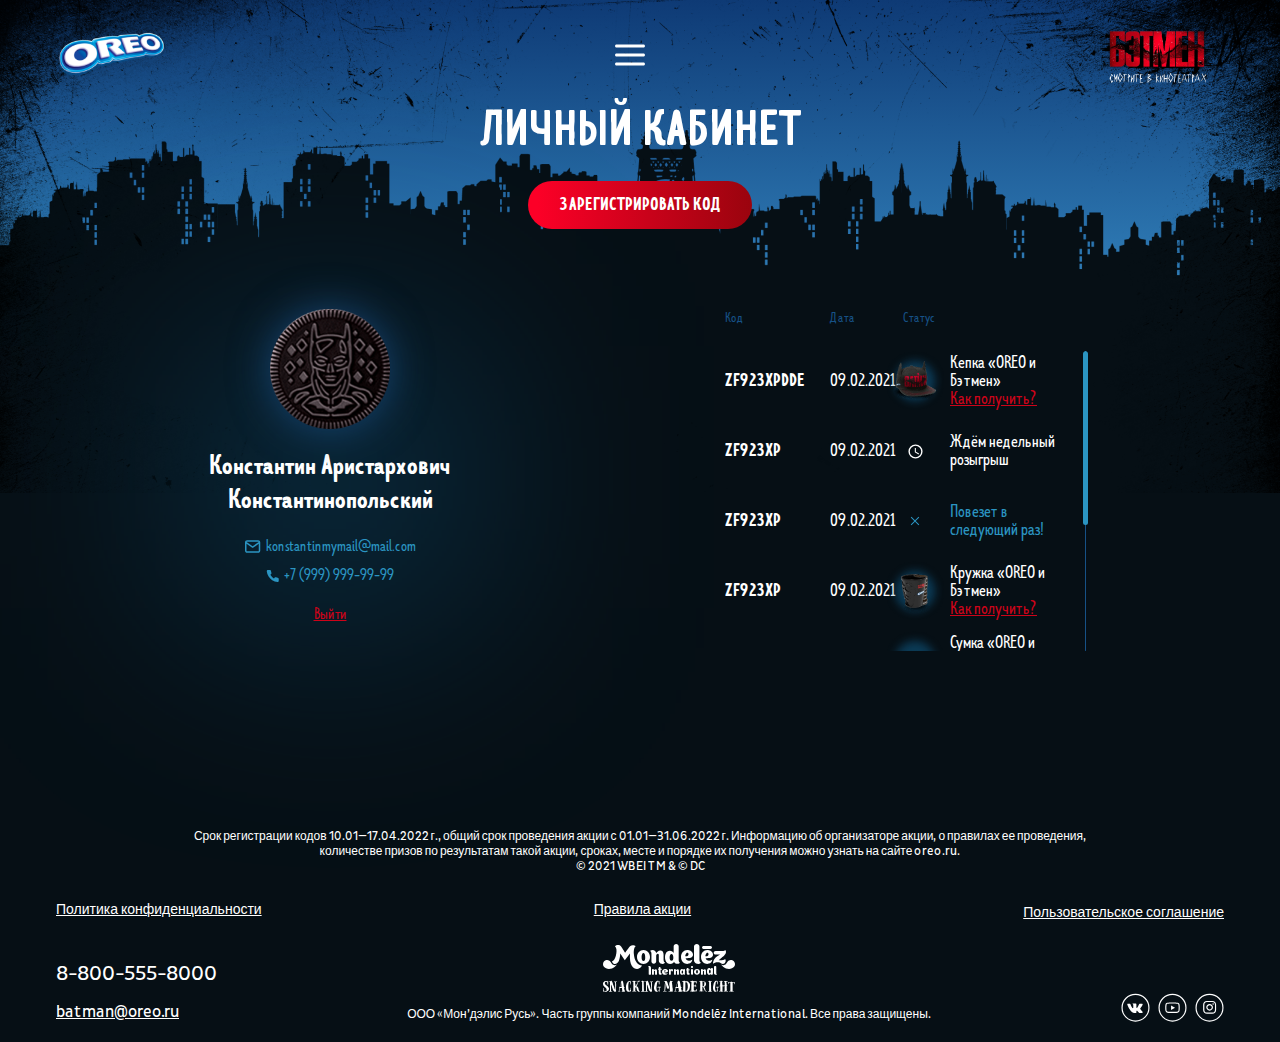
==== account.html @ 1d7eeb37 "init" ====
<!DOCTYPE html>
<html lang="en">
<head>
  <meta charset="UTF-8">
  <meta http-equiv="X-UA-Compatible" content="IE=edge">
  <meta name="viewport" content="width=device-width, initial-scale=1.0">
  <title>Oreo</title>
  <link rel="icon" href="./favicon.ico">
  <link rel="stylesheet" href="./assets/libs/scrollbar/jquery.scrollbar.css">
  <link rel="stylesheet" href="./assets/libs/select2/select2-v2.min.css">
  <link href="./assets/css/all.css" rel="stylesheet">
  <link href="./assets/css/account.css" rel="stylesheet">
</head>
<body>
  <div class="page lk-page">
    <div class="gotham-decor"></div>
    <header class="header wrapper">
      <a href="/" class="header__logo">
        <img src="./assets/img/logo.png" alt="Oreo Logo" width="180" height="77">
      </a>
      <button class="header__btn-open-nav btn-open-nav">
        <svg viewBox="0 0 20 20" fill="none" xmlns="http://www.w3.org/2000/svg">
          <path fill-rule="evenodd" clip-rule="evenodd" d="M0 4C0 3.44772 0.447715 3 1 3H19C19.5523 3 20 3.44772 20 4C20 4.55228 19.5523 5 19 5H1C0.447715 5 0 4.55228 0 4ZM0 10C0 9.44772 0.447715 9 1 9H19C19.5523 9 20 9.44772 20 10C20 10.5523 19.5523 11 19 11H1C0.447715 11 0 10.5523 0 10ZM1 15C0.447715 15 0 15.4477 0 16C0 16.5523 0.447715 17 1 17H19C19.5523 17 20 16.5523 20 16C20 15.4477 19.5523 15 19 15H1Z"/>
        </svg>
      </button>
      <nav class="header__nav nav">
        <a href="/" class="nav__logo">
          <img src="./assets/img/logo.png" alt="Oreo Logo" width="180" height="77">
        </a>
        <button class="nav__btn-close-nav btn-close-nav">
          <svg viewBox="0 0 20 20" fill="none" xmlns="http://www.w3.org/2000/svg">
            <path fill-rule="evenodd" clip-rule="evenodd" d="M4.34309 2.92888C3.95257 2.53836 3.3194 2.53836 2.92888 2.92888C2.53836 3.3194 2.53836 3.95257 2.92888 4.34309L8.58579 10L2.92891 15.6569C2.53838 16.0474 2.53838 16.6806 2.92891 17.0711C3.31943 17.4616 3.9526 17.4616 4.34312 17.0711L10 11.4142L15.6568 17.071C16.0473 17.4615 16.6805 17.4615 17.071 17.071C17.4615 16.6805 17.4615 16.0473 17.071 15.6568L11.4142 10L17.071 4.34317C17.4616 3.95265 17.4616 3.31948 17.071 2.92896C16.6805 2.53843 16.0474 2.53843 15.6568 2.92896L10 8.58579L4.34309 2.92888Z"/>
          </svg>
        </button>
        <div class="nav-logo-batman"></div>
        <ul class="nav__list">
          <li class="nav__item">
            <a href="index.html" class="nav__link">Главная</a>
          </li>
          <li class="nav__item">
            <a href="#prizes" class="nav__link anchor">Призы</a>
          </li>
          <li class="nav__item">
            <a href="product.html" class="nav__link">Продукт</a>
          </li>
          <li class="nav__item">
            <a href="#" class="nav__link">Правила</a>
          </li>
          <li class="nav__item">
            <a href="winners.html" class="nav__link">Победители</a>
          </li>
          <li class="nav__item">
            <a href="faq.html" class="nav__link">Вопрос-ответ</a>
          </li>
          <li class="nav__item">
            <a href="account.html" class="nav__link nav__link_active">Личный кабинет</a>
          </li>
        </ul>
        <a href="#" class="nav__btn-exit">Выйти</a>
      </nav>
      <div class="logo-batman"></div>
    </header>
    <main class="content wrapper">
      <h1 class="content__title titleH1">Личный кабинет</h1>
      <div class="btn-wrapper">
        <button class="btn reg-code-btn pop-op" data-popup="popup-register-code">зарегистрировать код</button>
      </div>
      <div class="content-user-wrapper">
        <div class="content__user-info">
          <div class="content__user-about user-about">
            <p class="user-about__name">Константин Аристархович Константинопольский</p>
            <ul class="user-about__social">
              <li class="user-about__mail">
                <svg width="16" height="13" viewBox="0 0 16 13" fill="none" xmlns="http://www.w3.org/2000/svg">
                  <path fill-rule="evenodd" clip-rule="evenodd" d="M15.25 2.38824V10.625C15.25 11.7955 14.2955 12.75 13.125 12.75H2.125C0.954536 12.75 0 11.7955 0 10.625V2.375C0 1.20454 0.954536 0.25 2.125 0.25H13.125C14.2893 0.25 15.24 1.19455 15.2499 2.3566C15.2502 2.36715 15.2502 2.3777 15.25 2.38824ZM1.59296 2.04948C1.70361 1.87059 1.90172 1.75 2.125 1.75H13.125C13.3483 1.75 13.5464 1.87062 13.6571 2.04954L7.62506 6.27195L1.59296 2.04948ZM1.5 3.81539V10.625C1.5 10.967 1.78296 11.25 2.125 11.25H13.125C13.467 11.25 13.75 10.967 13.75 10.625V3.81548L8.05516 7.80187C7.79692 7.98263 7.45321 7.98263 7.19497 7.80187L1.5 3.81539Z" />
                </svg>
                konstantinmymail@mail.com
              </li>
              <li class="user-about__phone">
                <svg width="13" height="12" viewBox="0 0 13 12" fill="none" xmlns="http://www.w3.org/2000/svg">
                  <path d="M12.7496 8.98431V10.7908C12.7503 10.9585 12.7159 11.1245 12.6486 11.2781C12.5813 11.4318 12.4825 11.5697 12.3587 11.6831C12.2349 11.7965 12.0887 11.8828 11.9295 11.9365C11.7703 11.9903 11.6017 12.0102 11.4343 11.9951C9.57768 11.7938 7.79426 11.1606 6.22734 10.1465C4.76953 9.22196 3.53356 7.98843 2.6072 6.53351C1.58752 4.96259 0.952945 3.17405 0.754897 1.31277C0.73982 1.14625 0.759649 0.978426 0.813121 0.819976C0.866594 0.661526 0.952539 0.515923 1.06548 0.392439C1.17843 0.268955 1.3159 0.170295 1.46915 0.10274C1.62239 0.0351852 1.78805 0.000215834 1.95558 5.83809e-05H3.76565C4.05846 -0.00281781 4.34233 0.100667 4.56435 0.291223C4.78636 0.481779 4.93138 0.746405 4.97236 1.03578C5.04876 1.61389 5.19044 2.18152 5.39471 2.72785C5.47589 2.94338 5.49346 3.17761 5.44534 3.4028C5.39721 3.62799 5.28542 3.83469 5.1232 3.99841L4.35694 4.76315C5.21585 6.27069 6.46655 7.51891 7.97708 8.37612L8.74334 7.61138C8.90739 7.44948 9.1145 7.33791 9.34013 7.28988C9.56577 7.24185 9.80047 7.25939 10.0164 7.3404C10.5638 7.54427 11.1326 7.68567 11.7119 7.76192C12.0049 7.80318 12.2726 7.95052 12.464 8.1759C12.6553 8.40128 12.757 8.68899 12.7496 8.98431Z" />
                </svg>
                +7 (999) 999-99-99
              </li>
            </ul>
            <a href="#" class="user-about__btn-log-out">Выйти</a>
          </div>
        </div>
        <div class="content__user-assets scrollbar-inner" style="width: 100% !important">
          <div class="content__user-codes user-codes">
            <div class="user-codes__codes">
              <div class="user-codes__labels">
                <div class="user-codes__group">
                  <p class="user-codes__label user-codes__label-code">Код</p>
                  <p class="user-codes__label user-codes__label-date">Дата</p>
                  <p class="user-codes__label user-codes__label-code-date">Код и дата</p>
                </div>
                <p class="user-codes__label user-codes__label-status">Статус</p>
                <p class="user-codes__label user-codes__label-text"></p>
              </div>
              <ul class="user-codes__list scrollbar-inner">
                <li class="user-codes__item code-item">
                  <div class="user-codes__group">
                    <p class="code-item__code">ZF923XPDDE</p>
                    <p class="code-item__date">09.02.2021</p>
                  </div>
                  <div class="code-item__status">
                    <img srcset="./assets/img/prizes/prize1-icon.png 1x, ./assets/img/prizes/prize1-icon@2x.png 2x" alt="Prize">
                  </div>
                  <p class="code-item__text">
                    Кепка «OREO и Бэтмен»
                    <br>
                    <a href="#" class="pop-op" data-popup="popup-get-prize">Как получить?</a>
                  </p>
                </li>
                <li class="user-codes__item code-item">
                  <div class="user-codes__group">
                    <p class="code-item__code">ZF923XP</p>
                    <p class="code-item__date">09.02.2021</p>
                  </div>
                  <div class="code-item__status">
                    <img src="./assets/img/prizes/clock.svg" alt="Prize">
                  </div>
                  <p class="code-item__text">Ждём недельный розыгрыш</p>
                </li>
                <li class="user-codes__item code-item">
                  <div class="user-codes__group">
                    <p class="code-item__code">ZF923XP</p>
                    <p class="code-item__date">09.02.2021</p>
                  </div>
                  <div class="code-item__status">
                    <img src="./assets/img/prizes/fail.svg" alt="Prize">
                  </div>
                  <p class="code-item__text code-item__text_fail">Повезет в следующий раз!</p>
                </li>
                <li class="user-codes__item code-item">
                  <div class="user-codes__group">
                    <p class="code-item__code">ZF923XP</p>
                    <p class="code-item__date">09.02.2021</p>
                  </div>
                  <div class="code-item__status">
                    <img srcset="./assets/img/prizes/prize2-icon.png 1x, ./assets/img/prizes/prize2-icon@2x.png 2x" alt="Prize">
                  </div>
                  <p class="code-item__text">
                    Кружка «OREO и Бэтмен»
                    <br>
                    <a href="#" class="pop-op" data-popup="popup-get-prize">Как получить?</a>
                  </p>
                </li>
                <li class="user-codes__item code-item">
                  <div class="user-codes__group">
                    <p class="code-item__code">ZF923XP</p>
                    <p class="code-item__date">09.02.2021</p>
                  </div>
                  <div class="code-item__status">
                    <img srcset="./assets/img/prizes/prize3-icon.png 1x, ./assets/img/prizes/prize3-icon@2x.png 2x" alt="Prize">
                  </div>
                  <p class="code-item__text">
                    Сумка «OREO и Бэтмен»
                    <br>
                    <a href="#" class="pop-op" data-popup="popup-get-prize">Как получить?</a>
                  </p>
                </li>
                <li class="user-codes__item code-item">
                  <div class="user-codes__group">
                    <p class="code-item__code">ZF923XP</p>
                    <p class="code-item__date">09.02.2021</p>
                  </div>
                  <div class="code-item__status">
                    <img srcset="./assets/img/prizes/prize4-icon.png 1x, ./assets/img/prizes/prize4-icon@2x.png 2x" alt="Prize">
                  </div>
                  <p class="code-item__text">
                    Сертификат на билеты в кино
                    <br>
                    <a href="#" class="pop-op" data-popup="popup-get-prize">Как получить?</a>
                  </p>
                </li>
                <li class="user-codes__item code-item">
                  <div class="user-codes__group">
                    <p class="code-item__code">ZF923XP</p>
                    <p class="code-item__date">09.02.2021</p>
                  </div>
                  <div class="code-item__status">
                    <img srcset="./assets/img/prizes/prize5-icon.png 1x, ./assets/img/prizes/prize5-icon@2x.png 2x" alt="Prize">
                  </div>
                  <p class="code-item__text">
                    Главный приз
                    <br>
                    <a href="#" class="pop-op" data-popup="popup-get-prize">Как получить?</a>
                  </p>
                </li>
              </ul>
            </div>
          </div>
        </div>
      </div>        
    </main>
    <footer class="footerWrapper">
      <div class="footer wrapper">
        <p class="footer__text">
          Срок регистрации кодов 10.01—17.04.2022 г., общий срок проведения акции с 01.01—31.06.2022 г. Информацию об организаторе акции, о правилах ее проведения, количестве призов по результатам такой акции, сроках, месте и порядке их получения можно узнать на сайте oreo.ru. <br> © 2021 WBEI TM & © DC
        </p>
        <ul class="footer__links">
          <li class="footer__link-item">
            <a href="#" class="footer__link">Политика конфиденциальности</a>
          </li>
          <li class="footer__link-item">
            <a href="#" class="footer__link">Правила акции</a>
          </li>
          <li class="footer__link-item">
            <a href="#" class="footer__link">Пользовательское соглашение</a>
          </li>
        </ul>
        <div class="footer__info">
          <div class="footer__contacts">
            <a class="footer__tel" href="tel:+88005558000">8-800-555-8000</a>
            <a class="footer__mail" href="mailto:batman@oreo.ru">batman@oreo.ru</a>
          </div>
          <div class="footer__rights">
            <img src="./assets/img/mondelez-logo.svg" class="footer__modelez-logo" alt="Mondelez Logo">
            <p class="footer__rights-text">ООО «Мон’дэлис Русь». Часть группы компаний Mondelēz International. Все права защищены.</p>
          </div>
          <ul class="footer__social social">
            <li class="social__item">
              <a href="#" class="social__link" aria-label="Vkontakte">
                <svg viewBox="0 0 29 30" aria-hidden="true" fill="none" xmlns="http://www.w3.org/2000/svg">
                  <path d="M28.4 15.2184C28.4 22.8565 22.1793 29.0531 14.5 29.0531C6.82069 29.0531 0.6 22.8565 0.6 15.2184C0.6 7.58024 6.82068 1.38369 14.5 1.38369C22.1793 1.38369 28.4 7.58024 28.4 15.2184Z" stroke="white" stroke-width="1.2" />
                  <path d="M21.3722 11.1759L18.7758 11.1759C18.6698 11.1759 18.5658 11.2074 18.4749 11.267C18.3839 11.3267 18.3094 11.4123 18.2593 11.5147C18.2593 11.5147 17.2238 13.6059 16.8912 14.3102C15.9963 16.2051 15.4169 15.6102 15.4169 14.7308L15.4169 11.6986C15.4169 11.4452 15.3251 11.2022 15.1617 11.0231C14.9983 10.8439 14.7767 10.7432 14.5456 10.7432L12.5935 10.7432C12.3276 10.7216 12.0611 10.7748 11.8193 10.8978C11.5775 11.0209 11.3684 11.2097 11.2118 11.4463C11.2118 11.4463 12.2031 11.2705 12.2031 12.7351C12.2031 13.0983 12.2201 14.143 12.2357 15.0193C12.2386 15.1485 12.2053 15.2755 12.1404 15.3832C12.0754 15.4909 11.9818 15.5742 11.8723 15.6218C11.7628 15.6694 11.6426 15.6789 11.5279 15.6492C11.4133 15.6195 11.3097 15.552 11.2312 15.4557C10.4322 14.2371 9.7703 12.9171 9.25998 11.5244C9.21616 11.4202 9.146 11.332 9.05783 11.2702C8.96966 11.2084 8.86718 11.1757 8.76255 11.1759C8.19948 11.1759 7.07272 11.1759 6.40357 11.1759C6.33868 11.1754 6.27466 11.1922 6.217 11.2248C6.15934 11.2574 6.10976 11.3049 6.07253 11.3632C6.0353 11.4215 6.01154 11.4888 6.00327 11.5594C5.995 11.63 6.00248 11.7017 6.02507 11.7684C6.74137 13.9229 9.82696 20.6935 13.3489 20.6935L14.8312 20.6935C14.9865 20.6935 15.1355 20.6258 15.2453 20.5054C15.3552 20.385 15.4169 20.2216 15.4169 20.0513L15.4169 19.0698C15.4169 18.9467 15.4497 18.8262 15.5114 18.7233C15.573 18.6204 15.6608 18.5395 15.7638 18.4906C15.8669 18.4418 15.9808 18.427 16.0914 18.4482C16.202 18.4694 16.3045 18.5256 16.3864 18.6099L18.1606 20.4379C18.32 20.6021 18.5304 20.6935 18.7491 20.6935L21.079 20.6935C22.2027 20.6935 22.2027 19.8384 21.5901 19.1768C21.1589 18.7111 19.603 16.9128 19.603 16.9128C19.4697 16.7614 19.3902 16.5628 19.3789 16.3528C19.3676 16.1428 19.4251 15.9352 19.5411 15.7677C20.044 15.042 20.8666 13.854 21.2155 13.3451C21.6924 12.6495 22.5554 11.1759 21.3722 11.1759Z" fill="white" />
                </svg>
              </a>
            </li>
            <li class="social__item">
              <a href="#" class="social__link" aria-label="Youtube">
                <svg viewBox="0 0 29 30" aria-hidden="true" fill="none" xmlns="http://www.w3.org/2000/svg">
                  <path d="M28.4 15.2186C28.4 22.8567 22.1793 29.0533 14.5 29.0533C6.82069 29.0533 0.6 22.8567 0.6 15.2186C0.6 7.58044 6.82068 1.38389 14.5 1.38389C22.1793 1.38389 28.4 7.58044 28.4 15.2186Z" stroke="white" stroke-width="1.2" />
                  <path d="M14.4993 20.6939H14.4964C14.0443 20.6909 10.0434 20.6553 8.90735 20.344C8.11479 20.1275 7.48954 19.4989 7.27526 18.6983C6.97878 17.5715 6.99933 15.4069 6.99933 15.232C6.99933 15.06 6.97878 12.8776 7.27526 11.742V11.739C7.48661 10.9473 8.12653 10.2979 8.90442 10.0815C8.90735 10.0815 8.90735 10.0815 8.91029 10.0785C10.0316 9.78197 14.0414 9.74639 14.4935 9.74342H14.5023C14.9573 9.74639 18.97 9.78197 20.0913 10.0933C20.8809 10.3068 21.5062 10.9384 21.7205 11.739C22.0287 12.8747 21.9993 15.063 21.9964 15.2468C21.9993 15.4277 22.0169 17.5745 21.7205 18.7072V18.7102C21.5062 19.5108 20.8809 20.1424 20.0884 20.3558H20.0854C18.9641 20.6524 14.9543 20.6909 14.5023 20.6939C14.5023 20.6939 14.4993 20.6939 14.4993 20.6939ZM8.40833 12.0474C8.14708 13.0496 8.1735 15.2053 8.1735 15.2261V15.2409C8.16469 15.8399 8.19404 17.5715 8.40833 18.3899C8.51401 18.7813 8.82222 19.0927 9.21264 19.1994C10.0492 19.4277 13.3075 19.4989 14.4993 19.5078C15.694 19.4989 18.9582 19.4307 19.789 19.2113C20.1794 19.1045 20.4876 18.7932 20.5903 18.4018C20.8075 17.5686 20.834 15.8458 20.8252 15.2528C20.8252 15.2468 20.8252 15.2409 20.8252 15.235C20.8369 14.6301 20.8134 12.8776 20.5903 12.0503V12.0474C20.4847 11.653 20.1764 11.3417 19.786 11.2349C18.9582 11.0066 15.694 10.9354 14.4993 10.9265C13.3046 10.9354 10.0463 11.0036 9.21264 11.2231C8.8281 11.3328 8.51401 11.653 8.40833 12.0474ZM13.0052 17.616V12.8213L17.106 15.2172L13.0052 17.616Z" fill="white" />
                </svg>
              </a>
            </li>
            <li class="social__item">
              <a href="#" class="social__link" aria-label="Instagram">
                <svg viewBox="0 0 29 30" aria-hidden="true" fill="none" xmlns="http://www.w3.org/2000/svg">
                  <path d="M28.4 15.2184C28.4 22.8565 22.1793 29.0531 14.5 29.0531C6.82069 29.0531 0.6 22.8565 0.6 15.2184C0.6 7.58024 6.82068 1.38369 14.5 1.38369C22.1793 1.38369 28.4 7.58024 28.4 15.2184Z" stroke="white" stroke-width="1.2" />
                  <path d="M14.6292 11.3735C12.7334 11.3735 11.1626 12.9103 11.1626 14.8246C11.1626 16.7388 12.7063 18.2756 14.6292 18.2756C16.5521 18.2756 18.0958 16.7119 18.0958 14.8246C18.0958 12.9373 16.525 11.3735 14.6292 11.3735ZM14.6292 17.0354C13.4105 17.0354 12.4084 16.0378 12.4084 14.8246C12.4084 13.6113 13.4105 12.6138 14.6292 12.6138C15.8479 12.6138 16.85 13.6113 16.85 14.8246C16.85 16.0378 15.8479 17.0354 14.6292 17.0354Z" fill="white" />
                  <path d="M18.2312 12.0745C18.665 12.0745 19.0166 11.7244 19.0166 11.2926C19.0166 10.8608 18.665 10.5107 18.2312 10.5107C17.7974 10.5107 17.4458 10.8608 17.4458 11.2926C17.4458 11.7244 17.7974 12.0745 18.2312 12.0745Z" fill="white" />
                  <path d="M20.2625 9.27045C19.5583 8.5425 18.5563 8.16504 17.4188 8.16504L11.8396 8.16504C9.48342 8.16504 7.9126 9.72879 7.9126 12.0744L7.9126 17.6015C7.9126 18.7608 8.29176 19.7584 9.05009 20.4863C9.78133 21.1873 10.7563 21.5378 11.8667 21.5378L17.3917 21.5378C18.5563 21.5378 19.5313 21.1603 20.2354 20.4863C20.9667 19.7853 21.3458 18.7878 21.3458 17.6284L21.3458 12.0744C21.3458 10.942 20.9667 9.97144 20.2625 9.27045ZM20.1542 17.6284C20.1542 18.4642 19.8563 19.1382 19.3688 19.5966C18.8813 20.0549 18.2042 20.2976 17.3917 20.2976L11.8667 20.2976C11.0542 20.2976 10.3772 20.0549 9.88967 19.5966C9.40217 19.1113 9.15842 18.4373 9.15842 17.6015L9.15842 12.0744C9.15842 11.2656 9.40217 10.5915 9.88967 10.1062C10.3501 9.64791 11.0542 9.40525 11.8667 9.40525L17.4459 9.40525C18.2583 9.40525 18.9354 9.64791 19.4229 10.1332C19.8833 10.6185 20.1542 11.2925 20.1542 12.0744L20.1542 17.6284Z" fill="white" />
                </svg>
              </a>
            </li>
          </ul>
        </div>
      </div>
    </footer>
  </div>

  <!-- Popup register code -->
  <div id="popup-register-code" class="popup">
    <div class="popup__wrap">
      <button class="popup__close close-popup js-close-popup" aria-label="Close Popup">
        <svg viewBox="0 0 20 20" fill="none" xmlns="http://www.w3.org/2000/svg">
          <path d="M18 2L2 18" stroke-width="4" stroke-linejoin="round"/>
          <path d="M2 2L18 18" stroke-width="4" stroke-linejoin="round"/>
        </svg>
      </button>
      <form action="/">
        <p class="popup__title">Зарегистрировать код</p>
        <input type="text" name="code" id="code" class="popup__input-text" placeholder="Ввести код с упаковки">
        <p class="popup__error popup__error_wrong-code"></p>
        <a href="#" class="popup__btn-where-to-find pop-op" data-popup="popup-where-find-code">Где найти код?</a>
        <button class="popup__btn-send btn js-reg-code">Отправить</button>
      </form>
    </div>
  </div>

  <!-- Popup animation code -->
  <div id="popup-animation-code" class="popup">
    <div class="popup__wrap">
      <button class="popup__close close-popup js-close-popup" aria-label="Close Popup">
        <svg viewBox="0 0 20 20" fill="none" xmlns="http://www.w3.org/2000/svg">
          <path d="M18 2L2 18" stroke-width="4" stroke-linejoin="round"/>
          <path d="M2 2L18 18" stroke-width="4" stroke-linejoin="round"/>
        </svg>
      </button>
      <p class="popup__title">Проверяем код...</p>
      <div class="cookie-animation"></div>
      <div class="flip-container">
        <div class="flipper">
          <div class="front"></div>
          <div class="back"></div>
        </div>
      </div>
    </div>
  </div>

  <!-- Popup code accepted -->
  <div id="popup-code-accepted" class="popup">
    <div class="popup__wrap">
      <button class="popup__close close-popup js-close-popup" aria-label="Close Popup">
        <svg viewBox="0 0 20 20" fill="none" xmlns="http://www.w3.org/2000/svg">
          <path d="M18 2L2 18" stroke-width="4" stroke-linejoin="round"/>
          <path d="M2 2L18 18" stroke-width="4" stroke-linejoin="round"/>
        </svg>
      </button>
      <p class="popup__title">Код принят!</p>
      <p class="popup__text">
        Он уже появился в твоем
        <a href="#" class="popup__text-link">Личном кабинете</a>
      </p>
      <button class="popup__btn-send btn">Перейти в кабинет</button>
    </div>
  </div>

  <!-- Popup where find code -->
  <div id="popup-where-find-code" class="popup">
    <div class="popup__wrap">
      <button class="popup__close close-popup js-close-popup" aria-label="Close Popup">
        <svg viewBox="0 0 20 20" fill="none" xmlns="http://www.w3.org/2000/svg">
          <path d="M18 2L2 18" stroke-width="4" stroke-linejoin="round"/>
          <path d="M2 2L18 18" stroke-width="4" stroke-linejoin="round"/>
        </svg>
      </button>
      <p class="popup__title">Где найти код</p>
      <p class="popup__text">
        Ищи код <span class="popup__bold">внутри</span> промоупаковок 38г, 95г и 228г всех вкусов
      </p>
      <img class="popup__img" src="./assets/img/where-find-code.png" alt="Oreo">
      <button class="popup__btn-send btn close-popup js-close-popup">Понятно</button>
    </div>
  </div>

  <!-- Popup get prize -->
  <div id="popup-get-prize" class="popup">
    <div class="popup__wrap">
      <button class="popup__close close-popup js-close-popup" aria-label="Close Popup">
        <svg viewBox="0 0 20 20" fill="none" xmlns="http://www.w3.org/2000/svg">
          <path d="M18 2L2 18" stroke-width="4" stroke-linejoin="round"/>
          <path d="M2 2L18 18" stroke-width="4" stroke-linejoin="round"/>
        </svg>
      </button>
      <p class="popup__title">Получить приз</p>
      <p class="popup__text text-primary">
        Ты выиграл кепку <br>«OREO и Бэтмен»
      </p>
      <!-- <p class="popup__text text-primary">
        Ты выиграл кружку <br>«OREO и Бэтмен»
      </p> -->
      <!-- <p class="popup__text text-primary">
        Ты выиграл сумку <br>«OREO и Бэтмен»
      </p> -->
      <!-- <p class="popup__text text-primary">
        Ты выиграл Сертификат на <br>билеты в кино!
      </p> -->
      <!-- <p class="popup__text text-primary">
        Ты выиграл Главный приз — <br>Незабываемый Бэтмен-день <br>в Лондоне
      </p> -->
      <img srcset="./assets/img/prizes/prize1.png 1x, ./assets/img/prizes/prize1@2x.png 1x" class="popup__img" alt="Prize">
      <!-- <img srcset="./assets/img/prizes/prize2.png 1x, ./assets/img/prizes/prize2@2x.png 1x" class="popup__img" alt="Prize">
      <img srcset="./assets/img/prizes/prize3.png 1x, ./assets/img/prizes/prize3@2x.png 1x" class="popup__img" alt="Prize">
      <img srcset="./assets/img/prizes/prize4.png 1x, ./assets/img/prizes/prize4@2x.png 1x" class="popup__img" alt="Prize">
      <img srcset="./assets/img/prizes/prize5.png 1x, ./assets/img/prizes/prize5@2x.png 1x" class="popup__img" alt="Prize"> -->
      <p class="popup__text text-secondary">
        Для получения приза, просим заполнить или подтвердить свои данные.
      </p>
      <!-- <p class="popup__text text-secondary">
        Сертификат будет направлен на <br>адрес электронной почты, указанной при регистрации.
      </p> -->
      <!-- <p class="popup__text text-secondary">
        Мы свяжемся с тобой в ближайшее время <br>для организации вручения приза. Для получения <br>приза необходимо предоставление дополнительных <br>сведений, согласно <a href="" class="popup__link">правилам акции</a>
      </p> -->
      <button class="popup__btn-send btn pop-op" data-popup="popup-get-prize-address">Получить приз</button>
      <!-- <button class="popup__btn-send btn js-close-popup">Понятно</button> -->
      <p class="popup__text text-secondary">
        * в случае превышения общей стоимости призов 4000 рублей, для их получения необходимо предоставление дополнительных сведений, согласно <a href="" class="popup__link">правилам акции</a>
      </p>
      <button class="popup__btn-send btn close-popup js-close-popup">Понятно</button>
    </div>
  </div>

  <!-- Popup lose prize -->
  <div id="popup-lose-prize" class="popup">
    <div class="popup__wrap">
      <button class="popup__close close-popup js-close-popup" aria-label="Close Popup">
        <svg viewBox="0 0 20 20" fill="none" xmlns="http://www.w3.org/2000/svg">
          <path d="M18 2L2 18" stroke-width="4" stroke-linejoin="round"/>
          <path d="M2 2L18 18" stroke-width="4" stroke-linejoin="round"/>
        </svg>
      </button>
      <p class="popup__title">Увы</p>
      <p class="popup__text text-primary">
        Попробуй в следующий раз! <br>Возможно, с другим кодом тебе повезет больше! <br><br>
        Не расстраивайся, у нас есть <br>для тебя небольшой приз.
      </p>
      <a href="" class="popup__btn-send btn" target="_blank">Открыть в <img src="./assets/img/ig-btn.svg" alt=""></a>
    </div>
  </div>

  <!-- Popup get prize address -->
  <div id="popup-get-prize-address" class="popup">
    <div class="popup__wrap">
      <button class="popup__close close-popup js-close-popup" aria-label="Close Popup">
        <svg viewBox="0 0 20 20" fill="none" xmlns="http://www.w3.org/2000/svg">
          <path d="M18 2L2 18" stroke-width="4" stroke-linejoin="round"/>
          <path d="M2 2L18 18" stroke-width="4" stroke-linejoin="round"/>
        </svg>
      </button>
      <form action="/">
        <p class="popup__title">Получить приз</p>
        <p class="popup__text text-primary">
          Оставьте ваш адрес для <br>получения приза
        </p>
        <input type="text" name="name" id="name" class="popup__input-text popup__input-text_name" placeholder="Имя" required>
        <input type="text" name="patronymic" id="patronymic" class="popup__input-text popup__input-text_patronymic" placeholder="Отчество">
        <input type="text" name="lastName" id="last-name" class="popup__input-text popup__input-text_last-name" placeholder="Фамилия" required>
        <input type="text" name="phone" id="phone" class="popup__input-text popup__input-text_phone phone-mask" placeholder="Мобильный телефон для связи" required>
        <div class="select">
          <select name="region" class="select-search" data-placeholder="Регион" required>
            <option value=""></option>
            <option value="1">Приз 1 Приз 1 Приз 1 Приз 1 Приз 1 Приз 1 Приз 1 Приз 1 Приз 1</option>
            <option value="2">Приз 2</option>
            <option value="3">приз 3</option>
          </select>
        </div>
        <div class="select">
          <select name="city" class="select-search" data-placeholder="Населенный пункт" required>
            <option value=""></option>
            <option value="1">Приз 1</option>
            <option value="2">Приз 2</option>
            <option value="3">приз 3</option>
          </select>
        </div>
        <div class="select">
          <select name="street" class="select-search" data-placeholder="Улица" required>
            <option value=""></option>
            <option value="1">Приз 1</option>
            <option value="2">Приз 2</option>
            <option value="3">приз 3</option>
          </select>
        </div>
        <div class="select-wrap">
          <div class="select">
            <select name="house" class="select-search" data-placeholder="Дом" required>
              <option value=""></option>
              <option value="1">Приз 1</option>
              <option value="2">Приз 2</option>
              <option value="3">приз 3</option>
            </select>
          </div>
          <input type="text" name="flat" id="flat" class="popup__input-text" placeholder="Квартира">
        </div>
        <button class="popup__btn-send btn">Отправить данные</button>
      </form>
    </div>
  </div>

  <!-- Popup get prize confirm -->
  <div id="popup-get-prize-confirm" class="popup">
    <div class="popup__wrap">
      <button class="popup__close close-popup js-close-popup" aria-label="Close Popup">
        <svg viewBox="0 0 20 20" fill="none" xmlns="http://www.w3.org/2000/svg">
          <path d="M18 2L2 18" stroke-width="4" stroke-linejoin="round" />
          <path d="M2 2L18 18" stroke-width="4" stroke-linejoin="round" />
        </svg>
      </button>
      <p class="popup__title">Спасибо!</p>
      <p class="popup__text">Ваш приз будет отправлен по адресу: <br>ул. Строителей, д.25, кв.66 г. Санкт-Петербург Ленинградская обл., 234567</p>
      <button class="popup__btn-send btn close-popup js-close-popup">Понятно</button>
    </div>
  </div>

  <script src="./assets/libs/jquery-3.5.1.min.js"></script>
  <script src="./assets/libs/scrollbar/jquery.scrollbar.min.js"></script>
  <script src="./assets/libs/select2/select2.min.js"></script>
  <script src="./assets/libs/jquery.inputmask.min.js"></script>
  <script src="./assets/libs/jquery.validate.min.js"></script>
  <script src="./assets/libs/slick/slick.min.js"></script>
  <script src="./assets/libs/libs-setup.js"></script>
  <script src="./assets/js/app.js"></script>

</body>
</html>
---- assets/css/all.css ----
@font-face {
  font-family: "TT Limes Sans";
  src: url("../fonts/TTLimesSans-Regular.eot");
  src: url("../fonts/TTLimesSans-Regular.eot?#iefix") format("embedded-opentype"), url("../fonts/TTLimesSans-Regular.woff2") format("woff2"), url("../fonts/TTLimesSans-Regular.woff") format("woff"), url("../fonts/TTLimesSans-Regular.ttf") format("truetype");
  font-weight: normal;
  font-style: normal;
}
@font-face {
  font-family: "TT Limes Sans";
  src: url("../fonts/TTLimesSans-Bold.eot");
  src: url("../fonts/TTLimesSans-Bold.eot?#iefix") format("embedded-opentype"), url("../fonts/TTLimesSans-Bold.woff2") format("woff2"), url("../fonts/TTLimesSans-Bold.woff") format("woff"), url("../fonts/TTLimesSans-Bold.ttf") format("truetype");
  font-weight: bold;
  font-style: normal;
}
@font-face {
  font-family: "Pluto Sans Cond";
  src: url("../fonts/PlutoSansCondRegular.eot");
  src: url("../fonts/PlutoSansCondRegular.eot?#iefix") format("embedded-opentype"), url("../fonts/PlutoSansCondRegular.woff") format("woff"), url("../fonts/PlutoSansCondRegular.ttf") format("truetype");
  font-weight: normal;
  font-style: normal;
}
.checkbox-field {
  text-align: left;
  max-width: 290px;
  position: relative;
}

.checkbox {
  padding-left: 30px;
  display: inline-block;
  min-height: 16px;
  line-height: 16px;
}

.check-box-link {
  margin-left: 3px;
  color: #fff;
  text-decoration: underline;
}

.checkbox input {
  -webkit-appearance: none;
  padding: 0;
  opacity: 0;
  top: 0;
  left: 0;
  width: 16px;
  height: 16px;
  position: absolute;
}

.checkmark {
  position: absolute;
  left: 0;
  width: 16px;
  height: 16px;
  background: transparent;
  border: 2px solid #fff;
  border-radius: 5px;
}

.checkbox input:checked + .checkmark::after {
  content: "";
  position: absolute;
  width: 8px;
  height: 8px;
  top: 0;
  left: 0;
  right: 0;
  bottom: 0;
  margin: auto;
  background: #fff;
  background-size: contain;
  border-radius: 8px;
}

.checkbox-text {
  vertical-align: middle;
  font-size: 14px;
  line-height: 1;
}

.bg1 {
  background-image: url("../img/bg-figure-top.png"), url("../img/bg-figure-bottom.png"), linear-gradient(180deg, #002152 0.102%, #000A11 78.66%);
  background-repeat: no-repeat;
  background-size: contain;
  background-position: left top, right bottom;
}
@media screen and (max-width: 768px) {
  .bg1 {
    background-image: url("../img/notes-mobile/note1.png"), url("../img/notes-mobile/note2.png"), url("../img/bg-figure-top.png"), url("../img/bg-figure-bottom.png"), linear-gradient(180deg, #002152 0.102%, #000A11 78.66%);
    background-repeat: no-repeat;
    background-size: auto, auto, auto, auto, cover;
    background-position: top 50px left -10px, top right, top left, bottom 300px right -200px, center;
  }
}

.bg2 {
  background-image: url("../img/notes/note1.png"), url("../img/notes/note2.png"), url("../img/notes/note3.png"), url("../img/notes/note4.png"), url("../img/bg-figure-top.png"), url("../img/bg-figure-bottom.png"), linear-gradient(180deg, #002152 0.102%, #000A11 78.66%);
  background-repeat: no-repeat;
  background-size: auto, auto, auto, auto, auto, contain, contain;
  background-position: 40px 170px, 220px 140px, top 110px right 100px, top 190px right 0px, left top, right bottom, 100%;
}
@media screen and (max-width: 768px) {
  .bg2 {
    background-image: url("../img/notes-mobile/note1.png"), url("../img/notes-mobile/note2.png"), url("../img/bg-figure-top.png"), url("../img/bg-figure-bottom.png"), linear-gradient(180deg, #002152 0.102%, #000A11 78.66%);
    background-repeat: no-repeat;
    background-size: auto, auto, auto, auto, cover;
    background-position: top 50px left -10px, top right, top left, bottom 300px right -200px, center;
  }
}

@media screen and (max-width: 576px) {
  .bg2-mobile {
    background-image: url("../img/bg-figure-top.png"), linear-gradient(#000A11, #000A11);
    background-repeat: no-repeat;
    background-size: auto cover;
    background-position: center top;
  }
}

.bg3 {
  background-image: url("../img/oreo-logo-product-page.png"), url("../img/notes/note1.png"), url("../img/notes/note2.png"), url("../img/notes/note3.png"), url("../img/notes/note4.png"), url("../img/bg-figure-top.png"), url("../img/bg-figure-bottom.png"), linear-gradient(180deg, #002152 0.102%, #000A11 78.66%);
  background-repeat: no-repeat;
  background-size: auto, auto, auto, auto, auto, auto, contain, contain;
  background-position: bottom 25% right -170px, 40px 170px, 220px 140px, top 110px right 100px, top 190px right 0px, left top, right bottom, 100%;
}
@media screen and (max-width: 1024px) {
  .bg3 {
    background-image: url("../img/notes/note1.png"), url("../img/notes/note2.png"), url("../img/notes/note3.png"), url("../img/notes/note4.png"), url("../img/bg-figure-top.png"), url("../img/bg-figure-bottom.png"), linear-gradient(180deg, #002152 0.102%, #000A11 78.66%);
    background-repeat: no-repeat;
    background-size: auto, auto, auto, auto, auto, contain, contain;
    background-position: 40px 170px, 220px 140px, top 110px right 100px, top 190px right 0px, left top, right bottom, 100%;
  }
}
@media screen and (max-width: 768px) {
  .bg3 {
    background-image: url("../img/notes-mobile/note1.png"), url("../img/notes-mobile/note2.png"), url("../img/bg-figure-top.png"), url("../img/bg-figure-bottom.png"), linear-gradient(180deg, #002152 0.102%, #000A11 78.66%);
    background-repeat: no-repeat;
    background-size: auto, auto, auto, auto, cover;
    background-position: top 50px left -10px, top right, top left, bottom 300px right -200px, center;
  }
}

.bg4 {
  background-image: url("../img/notes-error-page/note1.png"), url("../img/notes-error-page/note2.png"), url("../img/oreo-live-logo.png"), url("../img/bg-figure-top.png"), url("../img/bg-figure-bottom.png"), linear-gradient(180deg, #002152 0.102%, #000A11 78.66%);
  background-repeat: no-repeat;
  background-size: auto, auto, auto, auto, contain, contain;
  background-position: right 25% top 130px, left 25% top 370px, top 50px left 22%, left top, right -200px bottom 100px, 100%;
}
@media screen and (max-width: 1280px) {
  .bg4 {
    background-position: right top 130px, left top 370px, top 50px left 22%, left top, right -200px bottom 100px, 100%;
  }
}
@media screen and (max-width: 1280px) {
  .bg4 {
    background-size: auto, auto, 250px, auto, contain, contain;
    background-position: right -40px top 50px, left -30px top 390px, top 70px left -20px, left top, right -200px bottom 100px, 100%;
  }
}

.popup {
  position: fixed;
  top: 0;
  left: 0;
  bottom: 0;
  right: 0;
  width: 100%;
  background: rgba(0, 9, 34, 0.9);
  z-index: -1;
  opacity: 0;
  transition: all 0.2s linear;
  display: flex;
  justify-content: center;
  align-items: flex-start;
  padding-top: 10%;
  padding-bottom: 5%;
  pointer-events: none;
  overflow-y: auto;
  -webkit-overflow-scrolling: touch;
  color: #fff;
  font-family: "TT Limes Sans", sans-serif;
}
.popup form {
  width: 100%;
  display: flex;
  flex-direction: column;
}
.popup button,
.popup .btn {
  font-size: 20px;
}
.popup span.error {
  display: none !important;
}
.popup input {
  border: 2px solid transparent;
}
.popup form input.error:not([type=checkbox]),
.popup form textarea.error,
.popup form select.error + .select2-container .select2-selection--single,
.popup form input.error:not([type=checkbox]),
.popup form textarea.error {
  color: #ED1B31;
  border: 1px solid #ED1B31;
}
.popup form input.error[type=checkbox] ~ .checkbox-text {
  color: #ED1B31;
}
.popup__close {
  width: 20px;
  height: 20px;
  position: absolute;
  top: 15px;
  right: 15px;
  background-color: transparent;
}
.popup__close:hover svg {
  stroke: #CD0319;
}
.popup__close svg {
  width: 100%;
  height: 100%;
  stroke: #fff;
  pointer-events: none;
}
.popup__title {
  margin-bottom: 30px;
  font-size: 30px;
  font-weight: 700;
  text-transform: uppercase;
  text-align: center;
}
.popup__score-item {
  display: flex;
  align-items: center;
}
.popup__score-item:not(:last-child) {
  margin-bottom: 20px;
}
.popup__score-value {
  width: 70px;
  color: #FC18D6;
  font-size: 30px;
  font-weight: bold;
}
.popup__score-label {
  max-width: 150px;
  font-size: 18px;
  line-height: 1.1;
}
.popup__star-list {
  margin-bottom: 30px;
}
.popup__star-item {
  position: relative;
  padding-left: 25px;
  font-size: 20px;
}
.popup__star-item:not(:last-child) {
  margin-bottom: 20px;
}
.popup__star-item svg {
  position: absolute;
  top: 0;
  left: 0;
}
.popup__score2 {
  width: 100%;
  margin-bottom: 30px;
}
.popup__score2-item {
  display: flex;
  justify-content: center;
  align-items: center;
}
.popup__score2-item:not(:last-child) {
  margin-bottom: 10px;
}
.popup__score2-label {
  width: 45%;
  font-size: 21px;
  text-align: right;
}
.popup__score2-value {
  width: 55%;
  color: #FC18D6;
  font-size: 30px;
  font-weight: bold;
}
.popup__score2 svg {
  flex-shrink: 0;
  margin: 0 10px;
}
.popup__input-text {
  width: 100%;
  height: 48px;
  border-radius: 30px;
  margin: 10px 0;
  padding: 0 17px;
  outline: none;
  font-size: 16px;
  color: #060F15;
}
.popup__input-text:focus {
  outline: none;
}
.popup__error {
  margin-top: 5px;
  color: #FF3E6C;
  text-align: center;
  font-size: 16px;
}
.popup .popup__img {
  margin-bottom: 20px;
}
.popup__btn-where-to-find {
  margin: 0 auto;
  color: #fff;
  font-size: 18px;
  text-decoration: underline;
}
.popup .btn-blue,
.popup .btn-pink {
  padding: 15px 40px;
}
.popup__btn-send {
  margin: 0 auto;
  font-size: 20px;
}
.popup__btn-send img {
  margin-top: -2px;
  margin-left: 5px;
}
.popup__link {
  margin: 10px auto;
  color: #fff;
  font-size: 18px;
}
.popup__text {
  margin: 10px 0;
  font-size: 16px;
  text-align: center;
}
.popup__text-link {
  color: #fff;
  text-decoration: underline;
}
.popup__bold {
  font-weight: 700;
  text-transform: uppercase;
}
.popup__footer {
  width: calc(100% + 70px);
  border-radius: 0 0 20px 20px;
  margin: 0 -35px -40px -35px;
  background-color: #0041FF;
  padding: 5px 25px;
}

.js-popup-show {
  z-index: 999;
  opacity: 1;
  pointer-events: visible;
}

.popup__wrap {
  display: flex;
  flex-direction: column;
  align-items: center;
  position: relative;
  background: linear-gradient(180deg, #0E3A75 0%, #3D98D2 100%);
  box-shadow: 0px 0px 30px rgba(0, 0, 0, 0.6);
  padding: 40px 35px;
  width: 100%;
  max-width: 350px;
  border-radius: 20px;
}

.popup__wrap::before {
  content: '';
  position: absolute;
  top: -6px;
  left: 0;
  right: 0;
  width: 56px;
  height: 17px;
  margin: auto;
  background: url(../img/bat-popup.svg) center no-repeat;
  background-size: contain;
}

#popup-register-code .popup__btn-where-to-find {
  margin-top: 10px;
  margin-bottom: 30px;
}

#popup-code-accepted .popup__text {
  margin-bottom: 50px;
}

#popup-where-find-code .popup__text {
  max-width: 180px;
  margin-bottom: 35px;
}
#popup-where-find-code .popup__img {
  margin-bottom: 30px;
  transform: rotate(3deg);
}

#popup-add-friend .popup__text {
  margin-bottom: 40px;
}

#popup-add-friend-request-send .popup__text {
  max-width: 250px;
  margin-bottom: 30px;
}

#popup-add-friend-input .popup__input-text {
  margin-bottom: 25px;
}

#popup-team-score .popup__score {
  margin-bottom: 30px;
}
#popup-team-score .popup__text {
  margin-bottom: 30px;
  line-height: 1.1;
  font-size: 28px;
}

#popup-my-score .popup__score {
  margin-bottom: 30px;
}
#popup-my-score .popup__text {
  margin-bottom: 30px;
  line-height: 1.1;
  font-size: 28px;
}

#popup-my-team .popup__text {
  margin-bottom: 50px;
}

#popup-get-prize .popup__title {
  margin-bottom: 5px;
}
#popup-get-prize .text-primary,
#popup-get-prize-address .text-primary,
#popup-lose-prize .text-primary {
  font-size: 24px;
}
#popup-get-prize .text-secondary {
  margin-bottom: 5px;
  font-size: 16px;
  line-height: 1.3;
}
#popup-get-prize .popup__link {
  font-size: 16px;
  text-decoration: underline;
}
#popup-get-prize .popup__btn-send {
  margin: 20px auto;
}

#popup-registration .popup__input-text {
  margin-bottom: 10px;
}
#popup-registration .popup__input-text_last-name, #popup-registration .popup__input-text_phone, #popup-get-prize-address .popup__input-text_last-name, #popup-get-prize-address .popup__input-text_phone {
  margin-bottom: 30px;
}
#popup-registration .popup__checkbox_rules {
  margin-bottom: 15px;
}
#popup-registration .popup__checkbox_my-data {
  margin-bottom: 30px;
}
#popup-registration .popup__checkbox_action {
  margin-bottom: 30px;
}

#popup-registration-confirm .popup__text {
  margin-bottom: 30px;
}

#popup-login .popup__text_help {
  margin-bottom: 20px;
}
#popup-login .popup__input-login {
  margin-bottom: 10px;
}
#popup-login .popup__input-wrapper_password {
  position: relative;
  margin-bottom: 30px;
}
#popup-login .popup__input-text_password {
  padding-right: 100px;
}
#popup-login .popup__text-link_get-pass {
  position: absolute;
  top: 50%;
  right: 10px;
  transform: translateY(-50%);
  color: #CD0319;
}
#popup-login .popup__btn-login {
  margin: 0 auto;
  margin-bottom: 20px;
  font-size: 20px;
}
#popup-login .popup__text_help2 {
  margin-bottom: 5px;
}
#popup-login .popup__link-register {
  margin: 0 auto;
  font-size: 21px;
  text-align: center;
  text-decoration: underline;
  text-transform: uppercase;
}

#popup-join-team-done .popup__svg-icon {
  margin-bottom: 23px;
}
#popup-join-team-done .popup__text {
  font-size: 24px;
}
#popup-join-team-done .popup__text_1 {
  margin-bottom: 25px;
}
#popup-join-team-done .popup__text_2 {
  margin-bottom: 30px;
}

#popup-join-team-ask .popup__text_1 {
  margin-bottom: 20px;
  font-size: 24px;
}
#popup-join-team-ask .popup__text_2 {
  margin-bottom: 30px;
  font-size: 18px;
}
#popup-join-team-ask .referrer {
  width: 200px;
  margin-bottom: 20px;
  padding: 10px 20px;
  border-radius: 20px;
  background-color: #fff;
  color: #0041FF;
}
#popup-join-team-ask .referrer-name {
  margin-bottom: 5px;
  font-size: 24px;
}
#popup-join-team-ask .referrer-score {
  font-size: 16px;
}
#popup-join-team-ask .referrer-score .color-pink {
  color: #FC18D6;
  font-weight: 700;
}

#popup-invite-1 .popup__text,
#popup-invite-2 .popup__text {
  margin-bottom: 15px;
  font-size: 24px;
}
#popup-invite-1 .popup__text .text-bold,
#popup-invite-2 .popup__text .text-bold {
  font-weight: 700;
}
#popup-invite-1 .invite-list,
#popup-invite-2 .invite-list {
  width: calc(100% + 70px);
  margin-bottom: 20px;
  padding: 0 45px;
  background-color: #fff;
  color: #0041FF;
}
@media screen and (max-width: 480px) {
  #popup-invite-1 .invite-list,
#popup-invite-2 .invite-list {
    padding: 0 25px;
  }
}
#popup-invite-1 .invite-list__item,
#popup-invite-2 .invite-list__item {
  display: flex;
  justify-content: space-between;
  align-items: center;
  height: 80px;
}
#popup-invite-1 .invite-list__item:not(:last-child),
#popup-invite-2 .invite-list__item:not(:last-child) {
  border-bottom: 1px solid #C4C4C4;
}
#popup-invite-1 .invite-list__name,
#popup-invite-2 .invite-list__name {
  margin-bottom: 5px;
  font-size: 24px;
}
#popup-invite-1 .invite-list__score,
#popup-invite-2 .invite-list__score {
  font-size: 16px;
}
#popup-invite-1 .invite-list__score .color-pink,
#popup-invite-2 .invite-list__score .color-pink {
  color: #FC18D6;
  font-weight: 700;
}
#popup-invite-1 .invite-list__btn-join,
#popup-invite-2 .invite-list__btn-join {
  padding: 9px 20px;
  font-size: 14px;
}
#popup-invite-1 .invite-list__btn-join[disabled],
#popup-invite-2 .invite-list__btn-join[disabled] {
  background-color: #DCDCDC;
  pointer-events: none;
}
#popup-invite-1 .invite-list__btn-close,
#popup-invite-2 .invite-list__btn-close {
  font-size: 20px;
}

#popup-leave-team .popup__text {
  margin-bottom: 40px;
  font-size: 18px;
}
#popup-leave-team .popup__btn-leave {
  margin-bottom: 35px;
  font-size: 20px;
}
#popup-leave-team .popup__link {
  color: #fff;
  font-size: 20px;
  font-weight: 700;
  text-transform: uppercase;
  text-decoration: underline;
}
#popup-leave-team .popup__link:hover {
  color: #FC18D6;
}

#popup-add-points .popup__text {
  margin-bottom: 40px;
  font-size: 18px;
}
#popup-add-points .popup__input-num {
  display: flex;
  align-items: center;
  margin-bottom: 40px;
}
#popup-add-points .popup__input-text_points {
  color: #02284A;
  font-size: 24px;
  font-weight: 700;
  text-align: center;
}
#popup-add-points .popup__input-text_points::-moz-placeholder {
  color: #989898;
  font-size: 20px;
  font-weight: 400;
}
#popup-add-points .popup__input-text_points:-ms-input-placeholder {
  color: #989898;
  font-size: 20px;
  font-weight: 400;
}
#popup-add-points .popup__input-text_points::placeholder {
  color: #989898;
  font-size: 20px;
  font-weight: 400;
}
#popup-add-points .popup__btn-decrease,
#popup-add-points .popup__btn-increase {
  width: 50px;
  height: 50px;
  flex-shrink: 0;
  border-radius: 50%;
  background-color: #FC18D6;
}
#popup-add-points .popup__btn-decrease:hover,
#popup-add-points .popup__btn-increase:hover {
  box-shadow: 0px 0px 40px #FF66E5;
  background-color: #FF66E5;
}
#popup-add-points .popup__btn-decrease {
  margin-right: 10px;
}
#popup-add-points .popup__btn-decrease svg {
  margin-top: 2px;
}
#popup-add-points .popup__btn-increase {
  margin-left: 10px;
}
#popup-add-points .popup__btn-add-points {
  margin: 0 auto;
  font-size: 20px;
}

#popup-score-list .popup__text {
  max-width: 250px;
}

#popup-one-point {
  background: transparent;
}
#popup-one-point .popup__img {
  margin-bottom: 0;
}
#popup-one-point .popup__text {
  margin-bottom: 30px;
  font-size: 24px;
}
#popup-one-point .popup__custom-underline {
  position: relative;
}
#popup-one-point .popup__custom-underline::after {
  content: "";
  width: 85px;
  height: 7px;
  position: absolute;
  bottom: -4px;
  left: 50%;
  transform: translateX(-50%);
  background-image: url("../img/custom-underline.svg");
  background-repeat: no-repeat;
  background-size: contain;
  background-position: center;
}

#popup-text .popup__text {
  margin-bottom: 30px;
  font-size: 20px;
}

.wrapper {
  width: 100%;
  max-width: calc(1368px);
  margin: 0 auto;
  padding: 0 100px;
}
@media screen and (max-width: 1320px) {
  .wrapper {
    max-width: calc(1308px);
    padding: 0 70px;
  }
}
@media screen and (max-width: 1280px) {
  .wrapper {
    max-width: calc(1268px);
    padding: 0 50px;
  }
}
@media screen and (max-width: 768px) {
  .wrapper {
    max-width: calc(1188px);
    padding: 0 10px;
  }
}

.header {
  max-width: 1750px;
  height: 110px;
  display: flex;
  justify-content: space-between;
  align-items: center;
  position: relative;
}
@media screen and (max-width: 1280px) {
  .header {
    position: fixed;
    z-index: 999;
  }
}
@media screen and (max-width: 768px) {
  .header {
    height: 80px;
  }
}
.header__logo {
  flex-shrink: 0;
}
@media screen and (max-width: 1280px) {
  .header__logo {
    width: 120px;
    height: 50px;
  }
}
.header__logo img {
  width: 100%;
  height: 100%;
  -o-object-fit: contain;
     object-fit: contain;
}
.header__btn-open-nav {
  width: 30px;
  height: 30px;
  display: none;
  margin: auto;
  flex-shrink: 0;
  background-color: transparent;
}
@media screen and (max-width: 1280px) {
  .header__btn-open-nav {
    display: block;
  }
}
@media screen and (max-width: 768px) {
  .header__btn-open-nav {
    position: absolute;
    top: 50%;
    left: 50%;
    transform: translateX(-50%) translateY(-50%);
  }
}
.header__btn-open-nav:hover svg {
  fill: #FF66E5;
}
.header__btn-open-nav svg {
  fill: #fff;
}
@media screen and (max-width: 1280px) {
  .header__nav {
    display: none;
  }
}

.nav {
  position: relative;
}
.nav__btn-close-nav {
  width: 30px;
  height: 30px;
  display: none;
  flex-shrink: 0;
  position: absolute;
  top: 40px;
  right: 50px;
  background-color: transparent;
}
@media screen and (max-width: 768px) {
  .nav__btn-close-nav {
    right: auto;
    top: 25px;
    left: 50%;
    transform: translateX(-50%);
  }
}
.nav__btn-close-nav svg {
  width: 100%;
  height: 100%;
  fill: #fff;
}
.nav__logo {
  display: none;
  position: absolute;
  top: 14px;
  left: 50px;
}
@media screen and (max-width: 768px) {
  .nav__logo {
    width: 120px;
    height: 50px;
    top: 15px;
    left: 10px;
  }
}
.nav__logo img {
  width: 100%;
  height: 100%;
  -o-object-fit: contain;
     object-fit: contain;
}
.nav__btn-exit {
  display: none;
  color: #CD0319;
  font-size: 16px;
  text-decoration: underline;
}
.nav__btn-exit:hover {
  text-decoration: none;
}
.nav__list {
  display: flex;
  align-items: center;
}
.nav__item {
  margin-right: 20px;
}
.nav__link {
  border-radius: 20px;
  color: #fff;
  font-size: 18px;
  font-weighT: 700;
  text-transform: uppercase;
  white-space: nowrap;
}
.nav__link:hover {
  color: #CD0319;
}
.nav__link_active {
  padding: 5px 14px 3px;
  background: #060F15;
}

.logo-batman {
  flex-shrink: 0;
  width: 229px;
  height: 92px;
  background: url(../img/logo-batman.png) center no-repeat;
  background-size: contain;
}

@media (max-width: 1280px) {
  .logo-batman {
    width: 140px;
    height: 56px;
  }
}

@media (max-width: 1280px) {
  .nav-logo-batman {
    position: absolute;
    top: 12px;
    right: 10px;
    width: 140px;
    height: 56px;
    background: url(../img/logo-batman.png) center no-repeat;
    background-size: contain;
    
  }
}

.show-nav {
  width: 100%;
  height: 100%;
  display: flex;
  flex-direction: column;
  justify-content: center;
  align-items: center;
  position: fixed;
  top: 0;
  left: 0;
  background: linear-gradient(180deg, #0E3A75 0%, #3D98D2 100%);
  z-index: 999;
  -webkit-animation: nav 0.3s ease-in-out forwards;
          animation: nav 0.3s ease-in-out forwards;
}
.show-nav .btn-close-nav {
  display: block;
}
.show-nav .nav__logo {
  display: block;
}
.show-nav .nav__btn-exit {
  display: block;
}
.show-nav .nav__list {
  flex-direction: column;
  justify-content: center;
  margin-bottom: 20px;
}
.show-nav .nav__list .nav__item {
  opacity: 0;
  transform: translateY(20px);
  -webkit-animation: navItem 0.5s ease-in-out forwards;
          animation: navItem 0.5s ease-in-out forwards;
}
.show-nav .nav__list .nav__item:not(:last-child) {
  margin-right: 0;
  margin-bottom: 20px;
}
.show-nav .nav__list .nav__item:last-child {
  margin: 30px auto 0;
}
.show-nav .nav__list .nav__item:nth-child(1) {
  -webkit-animation-delay: 0.1s;
          animation-delay: 0.1s;
}
.show-nav .nav__list .nav__item:nth-child(2) {
  -webkit-animation-delay: 0.2s;
          animation-delay: 0.2s;
}
.show-nav .nav__list .nav__item:nth-child(3) {
  -webkit-animation-delay: 0.3s;
          animation-delay: 0.3s;
}
.show-nav .nav__list .nav__item:nth-child(4) {
  -webkit-animation-delay: 0.4s;
          animation-delay: 0.4s;
}
.show-nav .nav__list .nav__item:nth-child(5) {
  -webkit-animation-delay: 0.5s;
          animation-delay: 0.5s;
}
.show-nav .nav__list .nav__item:nth-child(6) {
  -webkit-animation-delay: 0.6s;
          animation-delay: 0.6s;
}
.show-nav .nav__list .nav__item:nth-child(7) {
  -webkit-animation-delay: 0.7s;
          animation-delay: 0.7s;
}
.show-nav .nav__list .nav__item:nth-child(8) {
  -webkit-animation-delay: 0.8s;
          animation-delay: 0.8s;
}
.show-nav .nav__list .nav__item:nth-child(9) {
  -webkit-animation-delay: 0.9s;
          animation-delay: 0.9s;
}
.show-nav .nav__list .nav__item:nth-child(10) {
  -webkit-animation-delay: 0.1s;
          animation-delay: 0.1s;
}
.show-nav .nav__list .nav__link {
  font-size: 26px;
}

.hide-animation {
  -webkit-animation: hideNav 0.3s ease-in-out forwards;
          animation: hideNav 0.3s ease-in-out forwards;
}

@-webkit-keyframes nav {
  from {
    opacity: 0;
  }
  to {
    opacity: 1;
  }
}

@keyframes nav {
  from {
    opacity: 0;
  }
  to {
    opacity: 1;
  }
}
@-webkit-keyframes navItem {
  from {
    opacity: 0;
    transform: translateY(20px);
  }
  to {
    opacity: 1;
    transform: translateY(0);
  }
}
@keyframes navItem {
  from {
    opacity: 0;
    transform: translateY(20px);
  }
  to {
    opacity: 1;
    transform: translateY(0);
  }
}
@-webkit-keyframes hideNav {
  from {
    transform: translateX(0);
  }
  to {
    transform: translateX(100%);
  }
}
@keyframes hideNav {
  from {
    transform: translateX(0);
  }
  to {
    transform: translateX(100%);
  }
}
.footerWrapper {
  width: 100%;
  padding: 20px 0;
  z-index: 3;
}

.footer {
  font-family: "Pluto Sans Cond", sans-serif;
}
.footer__text {
  max-width: 940px;
  margin: 0 auto;
  margin-bottom: 25px;
  color: #fff;
  font-size: 12px;
  text-align: center;
}
.footer__links {
  display: flex;
  justify-content: space-between;
  align-items: center;
  margin-bottom: 20px;
}
@media screen and (max-width: 768px) {
  .footer__links {
    flex-direction: column;
  }
}
.footer__link-item:not(:last-child) {
  margin-bottom: 5px;
}
.footer__link {
  color: #fff;
  font-size: 14px;
  text-decoration: underline;
}
.footer__link:hover {
  text-decoration: none;
}
.footer__info {
  display: flex;
  justify-content: space-between;
  align-items: flex-end;
}
@media screen and (max-width: 768px) {
  .footer__info {
    flex-direction: column;
    align-items: center;
  }
}
.footer__contacts {
  display: flex;
  flex-direction: column;
  flex-shrink: 0;
}
@media screen and (max-width: 768px) {
  .footer__contacts {
    margin-bottom: 20px;
  }
}
.footer__tel {
  margin-bottom: 15px;
  color: #fff;
  font-size: 21px;
}
.footer__mail {
  color: #fff;
  font-size: 16px;
  text-decoration: underline;
}
.footer__mail:hover {
  text-decoration: none;
}
@media screen and (max-width: 768px) {
  .footer__mail {
    text-align: center;
  }
}
.footer__rights {
  display: flex;
  flex-direction: column;
  align-items: center;
  margin: 0 20px;
}
@media screen and (max-width: 768px) {
  .footer__rights {
    margin: 0 0 20px 0;
  }
}
.footer__modelez-logo {
  width: 132px;
  height: 48px;
  -o-object-fit: cover;
     object-fit: cover;
  margin-bottom: 15px;
}
.footer__rights-text {
  color: #fff;
  font-size: 12px;
  text-align: center;
}
.footer__social {
  flex-shrink: 0;
}
.footer .social {
  display: flex;
  align-items: center;
}
.footer .social__item:not(:last-child) {
  margin-right: 8px;
}
.footer .social__link {
  display: block;
  width: 29px;
  height: 29px;
}
.footer .social__link svg {
  width: 100%;
  height: 100%;
}

.titleH1,
.titleH2 {
  position: relative;
  color: #fff;
  font-size: 50px;
  text-transform: uppercase;
  text-align: center;
}
@media screen and (max-width: 768px) {
  .titleH1,
  .titleH2 {
    font-size: 40px;
  }
}

.btn-wrapper {
  width: 100%;
  margin: 0 auto;
}

.btn {
  position: relative;
  display: flex;
  align-items: center;
  justify-content: center;
  flex-shrink: 0;
  padding: 15px 32px;
  margin: 0 auto;
  border-radius: 140px;
  background: linear-gradient(90deg, #FC0027 4.2%, #96040D 103.78%);
  font-weight: 700;
  font-size: 28px;
  line-height: 1;
  text-transform: uppercase;
  text-align: center;
  color: #fff;
  z-index: 1;
}

@media screen and (max-width: 768px) {
  .btn {
    font-size: 24px;
    padding: 14px 50px;
  }
}

@media screen and (max-width: 360px) {
  .btn {
    font-size: 24px;
    padding: 14px 34px;
  }
}

.btn::after {
  content: '';
  position: absolute;
  top: 0;
  left: 0;
  right: 0;
  bottom: 0;
  margin: auto;
  width: 100%;
  height: 100%;
  margin: auto;
  border-radius: 140px;
  background: linear-gradient(90deg, #FF4B67 4.2%, #DB111E 103.78%);
  transition: all 0.2s ease-in-out;
  opacity: 0;
  z-index: -1;
}

.btn:hover::after {
  opacity: 1;
}

.btn-help {
  width: 20px;
  height: 20px;
  flex-shrink: 0;
  padding-left: 1px;
  border-radius: 50%;
  background-color: #0041FF;
  color: #fff;
  font-size: 14px;
  font-weight: 700;
}
.btn-help:hover {
  box-shadow: 0px 0px 10px #0041FF;
  background-color: #2C61FF;
}

*,
*::before,
*::after {
  margin: 0;
  padding: 0;
  box-sizing: border-box;
}

body {
  min-width: 290px;
  min-height: 100vh;
  color: #fff;
  font-family: "TT Limes Sans", sans-serif;
}

.page {
  min-height: 100vh;
  height: 100%;
  display: flex;
  flex-direction: column;
  background: #060F15;
}
.page .content {
  flex-grow: 1;
}
@media screen and (max-width: 1280px) {
  .page .content {
    padding-top: 100px;
  }
  .main-page .content {
    padding-top: 130px;
  }
}
.page .footer {
  margin-top: auto;
}

.color-style {
  color: #FC18D6;
  font-weight: 700;
}

ul {
  list-style-type: none;
}

a {
  text-decoration: none;
}

button {
  border: none;
  cursor: pointer;
  font-family: inherit;
}

form input.error:not([type=checkbox]),
form textarea.error,
form select.error + .select2-container .select2-selection--single,
form input.error:not([type=checkbox]),
form textarea.error {
  color: #ED1B31;
  border: 1px solid #ED1B31;
}

a {
  transition: color 0.2s ease-in-out, background-color 0.2s ease-in-out, box-shadow 0.2s ease-in-out;
}

button {
  transition: color 0.2s ease-in-out, background-color 0.2s ease-in-out, box-shadow 0.2s ease-in-out;
}

input,
textarea {
  font-family: "TT Limes Sans", sans-serif;
}

svg {
  transition: fill 0.2s ease-in-out, stroke 0.2s ease-in-out;
}

.js-focus-visible :focus:not(.focus-visible) {
  outline: none;
}

*:focus {
  outline: none;
}

button:focus,
a:focus {
  outline: #FF66E5 solid 1px;
  outline-offset: -1px;
}

.link {
  color: inherit;
  text-decoration: underline;
}

.link:hover {
  text-decoration: none;
}

.gotham-decor {
  position: absolute;
  top: 0;
  left: 0;
  right: 0;
  width: 100%;
  height: 518px;
  background: url(../img/gotham.png) center bottom no-repeat, linear-gradient(180deg, #0E3A75 0%, #3D98D2 100%);
  background-size: contain;
}

.main-page .gotham-decor {
  height: 518px;
}

.lk-page .gotham-decor,
.product-page .gotham-decor,
.faq-page .gotham-decor {
  height: 390px;
}

@media screen and (max-width: 1366px) {
  .gotham-decor {
    background: url(../img/gotham.png) 0 bottom no-repeat, linear-gradient(180deg, #0E3A75 0%, #3D98D2 100%);
    background-size: 1920px;
  }
}

@media screen and (max-width: 768px) {
  .gotham-decor,
  .product-page .gotham-decor,
  .faq-page .gotham-decor {
    height: 404px;
    background: url(../img/gotham.png) -100px bottom no-repeat, linear-gradient(180deg, #0E3A75 0%, #3D98D2 100%);
    background-size: 1200px;
  }

  .main-page .gotham-decor {
    height: 404px;
  }

  .lk-page .gotham-decor {
    height: 510px;
  }
}

.gotham-decor::before {
  content: '';
  position: absolute;
  top: 0;
  left: 0;
  width: 499px;
  height: 493px;
  background: url(../img/noize-left.png) center no-repeat;
  background-size: contain;
  z-index: 0;
}

.gotham-decor::after {
  content: '';
  position: absolute;
  top: 0;
  right: 0;
  width: 801px;
  height: 493px;
  background: url(../img/noize-right.png) center no-repeat;
  background-size: contain;
  z-index: 0;
}

@media screen and (max-width: 768px) {
  .gotham-decor::before {
    width: 100%;
    height: 504px;
    background: url(../img/noize-mob.png) 0 0 no-repeat;
    background-size: 540px;
  }

  .gotham-decor::after {
    display: none;
  }
}

.searchlight {
  position: absolute;
  top: -20px;
  left: 0;
  width: 483px;
  height: 514px;
  background: url(../img/searchlight.png) center no-repeat;
  background-size: contain;
}

@media screen and (max-width: 1366px) {
  .searchlight {
    top: 20px;
    width: 341px;
    height: 388px;
  }
}

@media screen and (max-width: 768px) {
  .searchlight {
    top: 55px;
    left: -10px;
    width: 156px;
    height: 166px;
  }
}

.batman {
  position: absolute;
  top: -42px;
  right: 0;
  width: 491px;
  height: 880px;
  background: url(../img/batman.png) center no-repeat;
  background-size: contain;
}

@media screen and (max-width: 1280px) {
  .batman {
    top: 0;
    right: -220px;
  }
}

@media screen and (max-width: 768px) {
  .batman {
    top: 10px;
    right: -160px;
    width: 287px;
    height: 490px;
  }
}

.flip-container {
    margin: 0 auto;
    -webkit-perspective: 1000px;
    perspective: 1000px;
}

.flip-container.active .flipper {
    animation: flip 5s ease-out;
    animation-fill-mode: both;
}

@keyframes flip {
  from {
    -webkit-transform: rotateY(0deg);
    transform: rotateY(0deg);
  }
  to {
    -webkit-transform: rotateY(-1980deg);
    transform: rotateY(-1980deg);
  }
}

.flip-container, 
.front, 
.back {
    width: 149px;
    height: 149px;
}

.flipper {
    -webkit-transition: all 0.6s ease;
    transition: all 0.6s ease;
    -webkit-transform-style: preserve-3d;
    transform-style: preserve-3d;
    position: relative;
}

.front, .back {
    -webkit-backface-visibility: hidden;
    backface-visibility: hidden;
    position: absolute;
    top: 0;
    left: 0;
    image-rendering: optimizequality;
    image-rendering: -webkit-optimize-contrast;
}

.front {
    -webkit-transform: rotateY(0deg);
    transform: rotateY(0deg);
    background: url(../img/batman-cookie.png) center no-repeat;
    background-size: contain;
    z-index: 2;
}

.back {
    background: url(../img/batman-cookie-back.png) center no-repeat;
    background-size: contain;
    -webkit-transform: rotateY(-180deg);
    transform: rotateY(-180deg);
}

.select,
.select2-container {
  width: 100%;
}

.select2-container {
  width: 100% !important;
}
---- assets/css/account.css ----
.content {
  display: flex;
  flex-direction: column;
  padding-bottom: 80px;
}
.content__title {
  margin-bottom: 20px;
}
.reg-code-btn {
  font-size: 18px;
}
.content-user-wrapper {
  display: flex;
  justify-content: space-between;
  max-width: 900px;
  width: 100%;
  margin: 80px auto 40px;
}
@media screen and (max-width: 768px) {
  .content-user-wrapper {
    flex-direction: column;
    align-items: center;
    margin: 15px auto 0;
  }
}
.content__user-info {
  position: relative;
  display: flex;
  padding-bottom: 25px;
}
.content__user-info::before {
  content: '';
  position: absolute;
  top: 35px;
  left: -150px;
  right: -150px;
  margin: auto;
  width: 266px;
  height: 266px;
  background: #0F5780;
  opacity: 0.5;
  filter: blur(120px);
  z-index: 0;
}
@media screen and (max-width: 768px) {
  .content__user-info {
    flex-direction: column-reverse;
    padding-bottom: 0;
  }
  .content__user-info::before {
    display: none;
  }
}
.content__user-about {
  max-width: 280px;
}
@media screen and (max-width: 768px) {
  .content__user-about {
    max-width: 100%;
  }
}
.content__user-assets {
  display: flex;
}
@media screen and (max-width: 1280px) {
  .content__user-assets {
    flex-wrap: wrap;
  }
}
.content__user-codes {
  width: 460px;
}
@media screen and (max-width: 1280px) {
  .content__user-codes {
    width: 100%;
    max-width: 900px;
    margin: 0 auto;
    margin-bottom: 30px;
  }
}
.content__user-team {
  width: 50%;
}
@media screen and (max-width: 1280px) {
  .content__user-team {
    width: 100%;
    max-width: 900px;
    margin: 0 auto;
  }
}
.content .user-score__label {
  color: #fff;
  font-size: 30px;
  font-weight: 700;
}
@media screen and (max-width: 768px) {
  .content .user-score__label {
    text-align: center;
  }
}
.content .user-score__info {
  display: flex;
}
@media screen and (max-width: 768px) {
  .content .user-score__info {
    justify-content: center;
  }
}
@media screen and (max-width: 576px) {
  .content .user-score__info {
    flex-direction: column;
    align-items: center;
  }
}
.content .user-score__value {
  position: relative;
  margin-right: 5px;
  margin-right: 60px;
  color: #FC18D6;
  font-size: 60px;
  font-weight: 700;
}
@media screen and (max-width: 576px) {
  .content .user-score__value {
    margin-right: 0;
  }
}
.content .user-score__btn-help {
  position: absolute;
  top: 8px;
  right: -25px;
}
.content .user-score__description {
  max-width: 280px;
  margin-top: 10px;
  color: #fff;
  font-size: 18px;
}
@media screen and (max-width: 576px) {
  .content .user-score__description {
    text-align: center;
  }
}
.content .user-about {
  display: flex;
  flex-direction: column;
  align-items: center;
  position: relative;
  padding-top: 140px;
}
.content .user-about::before {
  content: '';
  position: absolute;
  top: 0;
  left: 0;
  right: 0;
  margin: auto;
  width: 120px;
  height: 120px;
  background: url(../img/batman-cookie.png) center no-repeat;
  background-size: contain;
  filter: drop-shadow(0px 0px 20px rgba(27, 84, 142, 0.7));
}
@media screen and (max-width: 768px) {
  .content .user-about {
    align-items: flex-start;
    max-width: 290px;
    margin: 0 auto 100px;
    padding-top: 0;
    padding-left: 72px;
  }

  .content .user-about::before {
    right: auto;
    width: 50px;
    height: 50px;
    filter: none;
  }
}
.content .user-about__name {
  margin-bottom: 20px;
  color: #fff;
  font-weight: 700;
  font-size: 28px;
  text-align: center;
}
@media screen and (max-width: 768px) {
  .content .user-about__name {
    font-size: 24px;
    text-align: left;
    margin-bottom: 10px;
  }
}
.content .user-about__social {
  display: flex;
  flex-wrap: wrap;
  justify-content: center;
  align-items: center;
  margin-bottom: 10px;
}
@media screen and (max-width: 768px) {
  .content .user-about__social {
    flex-direction: column;
    align-items: flex-start;
  }
}
.content .user-about__mail, .content .user-about__phone {
  display: flex;
  align-items: center;
  margin: 0 10px;
  margin-bottom: 10px;
  color: #2B95C2;
}
@media screen and (max-width: 768px) {
  .content .user-about__mail, .content .user-about__phone {
    color: #fff;
  }
}
.content .user-about__mail svg, .content .user-about__phone svg {
  margin-right: 5px;
  fill: #2B95C2;
}
@media screen and (max-width: 768px) {
  .content .user-about__mail svg, .content .user-about__phone svg {
    fill: #fff;
  }
}
.content .user-about__btn-log-out {
  color: #CD0319;
  font-size: 16px;
  text-decoration: underline;
}
@media screen and (max-width: 768px) {
  .content .user-about__btn-log-out {
    position: absolute;
    top: 70px;
    left: 0;
    width: 50px;
    border-radius: 20px;
    background: #CD0319;
    color: #fff;
    text-align: center;
    text-decoration: none;
  }
}
.scrollbar-inner > .scroll-element .scroll-element_track {
  background: #165186;
  width: 1px;
  left: 0;
  right: 0;
  margin: auto;
}
.scrollbar-inner > .scroll-element .scroll-bar {
  background: #2B95C2;
}
.content .user-codes {
  height: 350px;
}
.content .user-codes__header {
  height: 100px;
  display: flex;
  justify-content: space-between;
  align-items: center;
  padding: 0 50px;
}
@media screen and (max-width: 768px) {
  .content .user-codes__header {
    height: auto;
    padding: 35px 20px 10px 30px;
  }
}
.content .user-codes__title {
  margin-right: 10px;
  font-size: 40px;
  font-weight: 700;
  text-transform: uppercase;
}
@media screen and (max-width: 768px) {
  .content .user-codes__title {
    font-size: 24px;
  }
}
.content .user-codes__btn-register-code {
  flex-shrink: 0;
  font-size: 16px;
}
@media screen and (max-width: 768px) {
  .content .user-codes__btn-register-code {
    padding: 10px;
    font-size: 14px;
  }
}
.content .user-codes__labels {
  display: flex;
  justify-content: space-between;
  margin-bottom: 25px;
  padding-right: 30px;
}
@media screen and (max-width: 768px) {
  .content .user-codes__labels {
    margin-bottom: 20px;
  }
}
@media screen and (max-width: 480px) {
  .content .user-codes__labels {
    padding-right: 10px;
  }
}
.content .user-codes__label {
  color: #165186;
  font-size: 14px;
}
.content .user-codes__label-code {
  width: 90px;
}
.content .user-codes__label-code:nth-child(1) {
  margin-right: 15px;
}
@media screen and (max-width: 768px) {
  .content .user-codes__label-code {
    display: none;
  }
}
.content .user-codes__label-date {
  width: 65px;
}
@media screen and (max-width: 768px) {
  .content .user-codes__label-date {
    display: none;
  }
}
.content .user-codes__label-code-date {
  width: 90px;
  display: none;
}
@media screen and (max-width: 768px) {
  .content .user-codes__label-code-date {
    display: block;
  }
}
@media screen and (max-width: 480px) {
  .content .user-codes__label-code-date {
    width: 60px;
  }
}
.content .user-codes__label-score {
  width: 26px;
}
.content .user-codes__label-status {
  width: 40px;
}
.content .user-codes__label-text {
  width: 110px;
}
.content .user-codes__list {
  height: 300px;
  padding-right: 30px;
  overflow: auto;
}
@media screen and (max-width: 480px) {
  .content .user-codes__list {
    padding-right: 10px;
  }
}
.content .user-codes__group {
  display: flex;
  justify-content: space-between;
  align-items: center;
}
@media screen and (max-width: 768px) {
  .content .user-codes__group {
    flex-direction: column;
    align-items: flex-start;
  }
}
.content .user-codes .code-item {
  height: 60px;
  display: flex;
  justify-content: space-between;
  align-items: center;
  margin-bottom: 10px;
}
.content .user-codes .code-item__code {
  min-width: 90px;
  margin-right: 15px;
  font-size: 18px;
  font-weight: 700;
}
@media screen and (max-width: 480px) {
  .content .user-codes .code-item__code {
    min-width: 60px;
    font-size: 14px;
  }
}
.content .user-codes .code-item__date {
  width: 65px;
  font-size: 18px;
}
@media screen and (max-width: 768px) {
  .content .user-codes .code-item__date {
    width: 60px;
    font-size: 14px;
  }
}
@media screen and (max-width: 480px) {
  .content .user-codes .code-item__date {
    font-size: 12px;
  }
}
.content .user-codes .code-item__score {
  width: 26px;
  height: 26px;
  flex-shrink: 0;
  border-radius: 50%;
  background-color: #fff;
  color: #00248E;
  font-size: 18px;
  font-weight: 700;
  line-height: 28px;
  text-align: center;
}
.content .user-codes .code-item__status {
  width: 40px;
  height: 40px;
  flex-shrink: 0;
  display: flex;
  justify-content: center;
  align-items: center;
  margin-left: auto;
}
.content .user-codes .code-item__status img {
  flex-shrink: 0;
}
.content .user-codes .code-item__text {
  width: 110px;
  font-size: 18px;
  line-height: 1;
  margin-left: 15px;
  margin-right: auto;
}
@media screen and (max-width: 480px) {
  .content .user-codes .code-item__text {
    font-size: 16px;
  }
}
.content .user-codes .code-item__text_fail {
  color: #2B95C2;
}
.content .user-codes .code-item__text a {
  color: #CD0319;
  text-decoration: underline;
}

.select {
  max-width: 280px;
  margin: 10px 0;
}

.select-wrap {
  display: flex;
  align-items: center;
  justify-content: center;
}

.select-wrap .popup__input-text {
  margin-left: 10px;
}
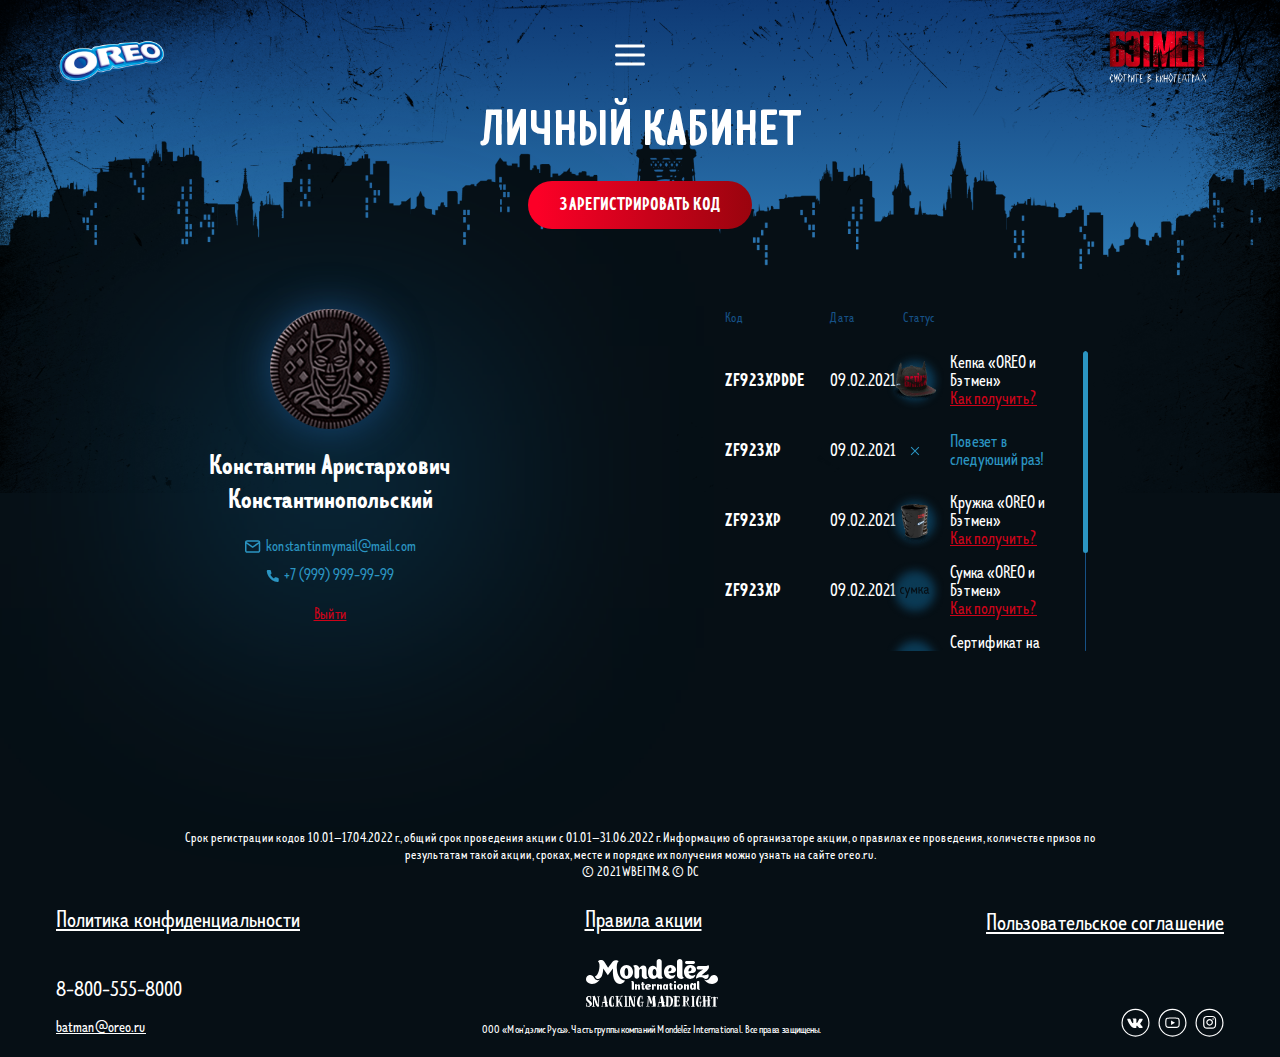
==== commit 0c4ffb6f: "changes" ====
--- a/account.html
+++ b/account.html
@@ -112,16 +112,6 @@
                     <br>
                     <a href="#" class="pop-op" data-popup="popup-get-prize">Как получить?</a>
                   </p>
-                </li>
-                <li class="user-codes__item code-item">
-                  <div class="user-codes__group">
-                    <p class="code-item__code">ZF923XP</p>
-                    <p class="code-item__date">09.02.2021</p>
-                  </div>
-                  <div class="code-item__status">
-                    <img src="./assets/img/prizes/clock.svg" alt="Prize">
-                  </div>
-                  <p class="code-item__text">Ждём недельный розыгрыш</p>
                 </li>
                 <li class="user-codes__item code-item">
                   <div class="user-codes__group">
@@ -370,7 +360,7 @@
       <button class="popup__btn-send btn pop-op" data-popup="popup-get-prize-address">Получить приз</button>
       <!-- <button class="popup__btn-send btn js-close-popup">Понятно</button> -->
       <p class="popup__text text-secondary">
-        * в случае превышения общей стоимости призов 4000 рублей, для их получения необходимо предоставление дополнительных сведений, согласно <a href="" class="popup__link">правилам акции</a>
+        * В случае превышения общей стоимости призов более 4000 рублей, для получения призов необходимо предоставить дополнительные данные оператору акции, согласно <a href="" class="popup__link">правилам акции</a>. В случае отказа, приз будет аннулирован.
       </p>
       <button class="popup__btn-send btn close-popup js-close-popup">Понятно</button>
     </div>
@@ -406,7 +396,7 @@
       <form action="/">
         <p class="popup__title">Получить приз</p>
         <p class="popup__text text-primary">
-          Оставьте ваш адрес для <br>получения приза
+          Оставь свой адрес для получения приза
         </p>
         <input type="text" name="name" id="name" class="popup__input-text popup__input-text_name" placeholder="Имя" required>
         <input type="text" name="patronymic" id="patronymic" class="popup__input-text popup__input-text_patronymic" placeholder="Отчество">
@@ -462,7 +452,10 @@
         </svg>
       </button>
       <p class="popup__title">Спасибо!</p>
-      <p class="popup__text">Ваш приз будет отправлен по адресу: <br>ул. Строителей, д.25, кв.66 г. Санкт-Петербург Ленинградская обл., 234567</p>
+      <p class="popup__text">
+        Ваш приз будет отправлен по адресу: <br>ул. Строителей, д.25, кв.66 г. Санкт-Петербург Ленинградская обл., 234567 <br><br>
+        Для подтверждения адреса доставки и других данных с тобой свяжется наш представитель по указанному при регистрации адресу электронной почты
+      </p>
       <button class="popup__btn-send btn close-popup js-close-popup">Понятно</button>
     </div>
   </div>
--- a/assets/css/all.css
+++ b/assets/css/all.css
@@ -783,6 +783,7 @@
 }
 .header__logo {
   flex-shrink: 0;
+  margin-top: 15px;
 }
 @media screen and (max-width: 1280px) {
   .header__logo {
@@ -791,6 +792,7 @@
   }
 }
 .header__logo img {
+  max-width: 180px;
   width: 100%;
   height: 100%;
   -o-object-fit: contain;
@@ -889,9 +891,10 @@
   align-items: center;
 }
 .nav__item {
-  margin-right: 20px;
+  margin: auto;
 }
 .nav__link {
+  padding: 5px 14px 3px;
   border-radius: 20px;
   color: #fff;
   font-size: 18px;
@@ -903,7 +906,6 @@
   color: #CD0319;
 }
 .nav__link_active {
-  padding: 5px 14px 3px;
   background: #060F15;
 }
 
@@ -1085,15 +1087,12 @@
   z-index: 3;
 }
 
-.footer {
-  font-family: "Pluto Sans Cond", sans-serif;
-}
 .footer__text {
   max-width: 940px;
   margin: 0 auto;
   margin-bottom: 25px;
   color: #fff;
-  font-size: 12px;
+  font-size: 14px;
   text-align: center;
 }
 .footer__links {
@@ -1105,15 +1104,26 @@
 @media screen and (max-width: 768px) {
   .footer__links {
     flex-direction: column;
+    align-items: flex-start;
   }
 }
 .footer__link-item:not(:last-child) {
   margin-bottom: 5px;
 }
+@media screen and (max-width: 768px) {
+  .footer__link-item:not(:last-child) {
+    margin-bottom: 15px;
+  }
+}
 .footer__link {
   color: #fff;
-  font-size: 14px;
+  font-size: 24px;
   text-decoration: underline;
+}
+@media screen and (max-width: 768px) {
+  .footer__link {
+    font-size: 14px;
+  }
 }
 .footer__link:hover {
   text-decoration: none;
@@ -1125,6 +1135,7 @@
 }
 @media screen and (max-width: 768px) {
   .footer__info {
+    position: relative;
     flex-direction: column;
     align-items: center;
   }
@@ -1136,7 +1147,11 @@
 }
 @media screen and (max-width: 768px) {
   .footer__contacts {
+    position: absolute;
+    top: -70px;
+    right: 0;
     margin-bottom: 20px;
+    align-items: flex-end;
   }
 }
 .footer__tel {
@@ -1144,10 +1159,21 @@
   color: #fff;
   font-size: 21px;
 }
+@media screen and (max-width: 768px) {
+  .footer__tel {
+    font-size: 17px;
+    margin-bottom: 10px;
+  }
+}
 .footer__mail {
   color: #fff;
   font-size: 16px;
   text-decoration: underline;
+}
+@media screen and (max-width: 768px) {
+  .footer__mail {
+    font-size: 16px;
+  }
 }
 .footer__mail:hover {
   text-decoration: none;
@@ -1189,6 +1215,13 @@
 }
 .footer .social__item:not(:last-child) {
   margin-right: 8px;
+}
+@media screen and (max-width: 768px) {
+  .footer__social {
+    position: absolute;
+    top: -110px;
+    right: 0;
+  }
 }
 .footer .social__link {
   display: block;
@@ -1413,7 +1446,10 @@
 
 .lk-page .gotham-decor,
 .product-page .gotham-decor,
-.faq-page .gotham-decor {
+.faq-page .gotham-decor,
+.winners-page .gotham-decor,
+.error-page .gotham-decor,
+.cookie-page .gotham-decor {
   height: 390px;
 }
 
@@ -1437,8 +1473,14 @@
     height: 404px;
   }
 
-  .lk-page .gotham-decor {
+  .lk-page .gotham-decor,
+  .winners-page .gotham-decor {
     height: 510px;
+  }
+
+  .error-page .gotham-decor,
+  .cookie-page .gotham-decor {
+    height: 340px;
   }
 }
 
@@ -1489,7 +1531,7 @@
   background-size: contain;
 }
 
-@media screen and (max-width: 1366px) {
+@media screen and (max-width: 1440px) {
   .searchlight {
     top: 20px;
     width: 341px;
@@ -1539,7 +1581,7 @@
 }
 
 .flip-container.active .flipper {
-    animation: flip 5s ease-out;
+    animation: flip 3s ease-out;
     animation-fill-mode: both;
 }
 
@@ -1549,8 +1591,8 @@
     transform: rotateY(0deg);
   }
   to {
-    -webkit-transform: rotateY(-1980deg);
-    transform: rotateY(-1980deg);
+    -webkit-transform: rotateY(-900deg);
+    transform: rotateY(-900deg);
   }
 }
 
@@ -1601,4 +1643,18 @@
 
 .select2-container {
   width: 100% !important;
+}
+
+body .mobile-visible {
+    display: none;
+}
+
+@media (max-width: 768px) {
+    body .mobile-visible {
+        display: block;
+    }
+
+    body .desktop-visible {
+        display: none;
+    }
 }--- a/assets/css/account.css
+++ b/assets/css/account.css
@@ -357,11 +357,6 @@
   padding-right: 30px;
   overflow: auto;
 }
-@media screen and (max-width: 480px) {
-  .content .user-codes__list {
-    padding-right: 10px;
-  }
-}
 .content .user-codes__group {
   display: flex;
   justify-content: space-between;
@@ -371,6 +366,7 @@
   .content .user-codes__group {
     flex-direction: column;
     align-items: flex-start;
+    margin-right: 15px;
   }
 }
 .content .user-codes .code-item {
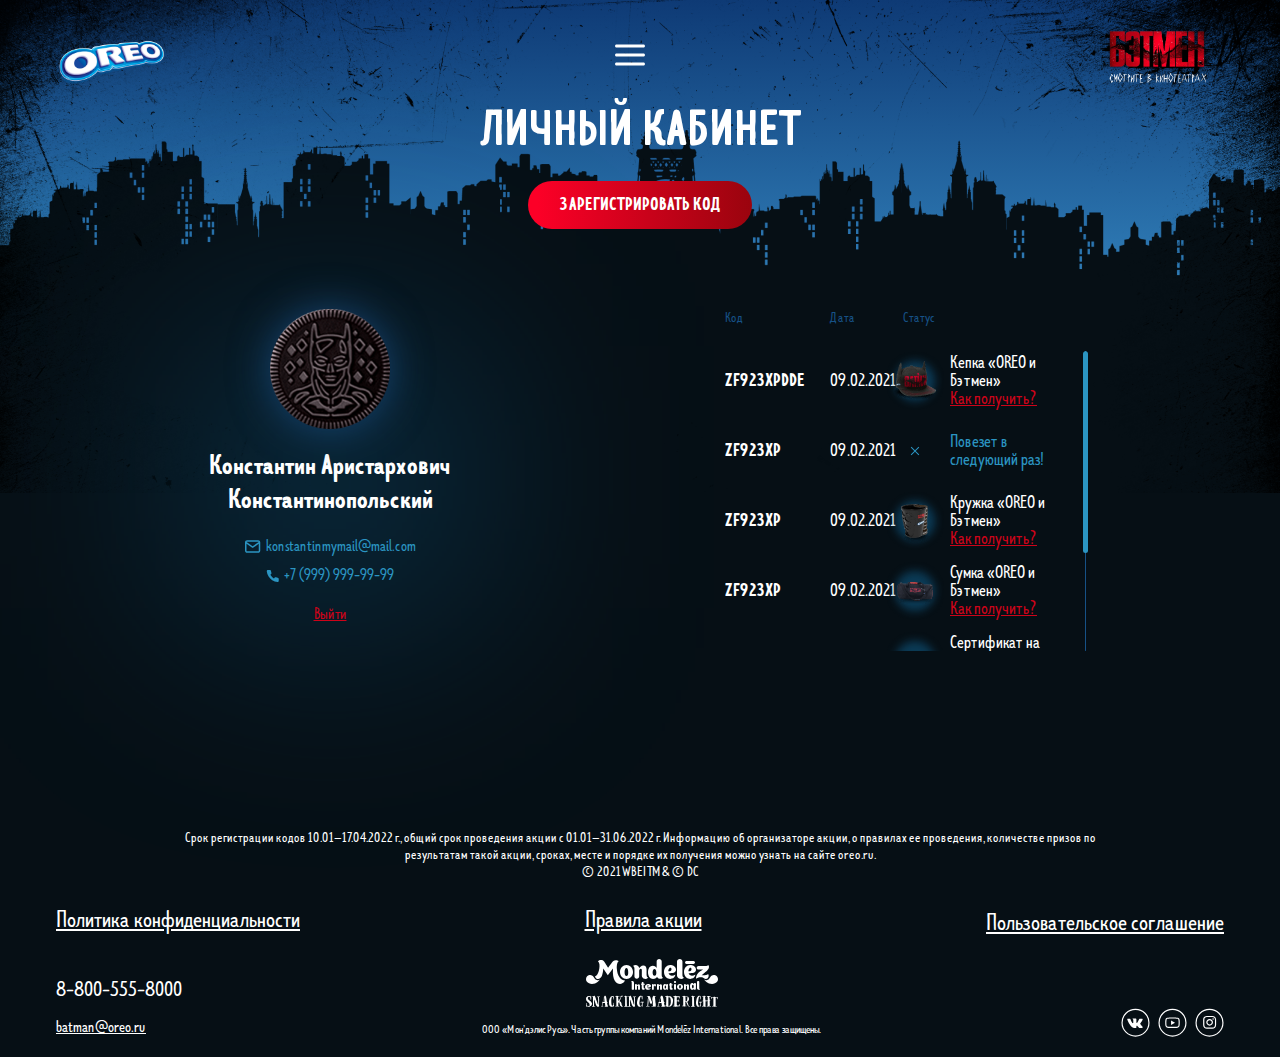
==== commit c8c41768: "upd" ====
--- a/account.html
+++ b/account.html
@@ -244,7 +244,7 @@
   </div>
 
   <!-- Popup register code -->
-  <div id="popup-register-code" class="popup">
+  <div id="popup-register-code" class="popup popup-register-code">
     <div class="popup__wrap">
       <button class="popup__close close-popup js-close-popup" aria-label="Close Popup">
         <svg viewBox="0 0 20 20" fill="none" xmlns="http://www.w3.org/2000/svg">
@@ -263,7 +263,7 @@
   </div>
 
   <!-- Popup animation code -->
-  <div id="popup-animation-code" class="popup">
+  <div id="popup-animation-code" class="popup popup-animation-code">
     <div class="popup__wrap">
       <button class="popup__close close-popup js-close-popup" aria-label="Close Popup">
         <svg viewBox="0 0 20 20" fill="none" xmlns="http://www.w3.org/2000/svg">
@@ -283,7 +283,7 @@
   </div>
 
   <!-- Popup code accepted -->
-  <div id="popup-code-accepted" class="popup">
+  <div id="popup-code-accepted" class="popup popup-code-accepted">
     <div class="popup__wrap">
       <button class="popup__close close-popup js-close-popup" aria-label="Close Popup">
         <svg viewBox="0 0 20 20" fill="none" xmlns="http://www.w3.org/2000/svg">
@@ -301,7 +301,7 @@
   </div>
 
   <!-- Popup where find code -->
-  <div id="popup-where-find-code" class="popup">
+  <div id="popup-where-find-code" class="popup popup-where-find-code">
     <div class="popup__wrap">
       <button class="popup__close close-popup js-close-popup" aria-label="Close Popup">
         <svg viewBox="0 0 20 20" fill="none" xmlns="http://www.w3.org/2000/svg">
@@ -319,7 +319,7 @@
   </div>
 
   <!-- Popup get prize -->
-  <div id="popup-get-prize" class="popup">
+  <div id="popup-get-prize" class="popup popup-get-prize">
     <div class="popup__wrap">
       <button class="popup__close close-popup js-close-popup" aria-label="Close Popup">
         <svg viewBox="0 0 20 20" fill="none" xmlns="http://www.w3.org/2000/svg">
@@ -367,7 +367,7 @@
   </div>
 
   <!-- Popup lose prize -->
-  <div id="popup-lose-prize" class="popup">
+  <div id="popup-lose-prize" class="popup popup-lose-prize">
     <div class="popup__wrap">
       <button class="popup__close close-popup js-close-popup" aria-label="Close Popup">
         <svg viewBox="0 0 20 20" fill="none" xmlns="http://www.w3.org/2000/svg">
@@ -385,7 +385,7 @@
   </div>
 
   <!-- Popup get prize address -->
-  <div id="popup-get-prize-address" class="popup">
+  <div id="popup-get-prize-address" class="popup popup-get-prize-address">
     <div class="popup__wrap">
       <button class="popup__close close-popup js-close-popup" aria-label="Close Popup">
         <svg viewBox="0 0 20 20" fill="none" xmlns="http://www.w3.org/2000/svg">
@@ -443,7 +443,7 @@
   </div>
 
   <!-- Popup get prize confirm -->
-  <div id="popup-get-prize-confirm" class="popup">
+  <div id="popup-get-prize-confirm" class="popup popup-get-prize-confirm">
     <div class="popup__wrap">
       <button class="popup__close close-popup js-close-popup" aria-label="Close Popup">
         <svg viewBox="0 0 20 20" fill="none" xmlns="http://www.w3.org/2000/svg">
@@ -453,7 +453,7 @@
       </button>
       <p class="popup__title">Спасибо!</p>
       <p class="popup__text">
-        Ваш приз будет отправлен по адресу: <br>ул. Строителей, д.25, кв.66 г. Санкт-Петербург Ленинградская обл., 234567 <br><br>
+        Приз будет отправлен по адресу: <br>ул. Строителей, д.25, кв.66 г. Санкт-Петербург Ленинградская обл., 234567 <br><br>
         Для подтверждения адреса доставки и других данных с тобой свяжется наш представитель по указанному при регистрации адресу электронной почты
       </p>
       <button class="popup__btn-send btn close-popup js-close-popup">Понятно</button>
--- a/assets/css/all.css
+++ b/assets/css/all.css
@@ -391,129 +391,129 @@
   background-size: contain;
 }
 
-#popup-register-code .popup__btn-where-to-find {
+.popup-register-code .popup__btn-where-to-find {
   margin-top: 10px;
   margin-bottom: 30px;
 }
 
-#popup-code-accepted .popup__text {
+.popup-code-accepted .popup__text {
   margin-bottom: 50px;
 }
 
-#popup-where-find-code .popup__text {
+.popup-where-find-code .popup__text {
   max-width: 180px;
   margin-bottom: 35px;
 }
-#popup-where-find-code .popup__img {
+.popup-where-find-code .popup__img {
   margin-bottom: 30px;
   transform: rotate(3deg);
 }
 
-#popup-add-friend .popup__text {
+.popup-add-friend .popup__text {
   margin-bottom: 40px;
 }
 
-#popup-add-friend-request-send .popup__text {
+.popup-add-friend-request-send .popup__text {
   max-width: 250px;
   margin-bottom: 30px;
 }
 
-#popup-add-friend-input .popup__input-text {
+.popup-add-friend-input .popup__input-text {
   margin-bottom: 25px;
 }
 
-#popup-team-score .popup__score {
-  margin-bottom: 30px;
-}
-#popup-team-score .popup__text {
+.popup-team-score .popup__score {
+  margin-bottom: 30px;
+}
+.popup-team-score .popup__text {
   margin-bottom: 30px;
   line-height: 1.1;
   font-size: 28px;
 }
 
-#popup-my-score .popup__score {
-  margin-bottom: 30px;
-}
-#popup-my-score .popup__text {
+.popup-my-score .popup__score {
+  margin-bottom: 30px;
+}
+.popup-my-score .popup__text {
   margin-bottom: 30px;
   line-height: 1.1;
   font-size: 28px;
 }
 
-#popup-my-team .popup__text {
+.popup-my-team .popup__text {
   margin-bottom: 50px;
 }
 
-#popup-get-prize .popup__title {
+.popup-get-prize .popup__title {
   margin-bottom: 5px;
 }
-#popup-get-prize .text-primary,
-#popup-get-prize-address .text-primary,
-#popup-lose-prize .text-primary {
+.popup-get-prize .text-primary,
+.popup-get-prize-address .text-primary,
+.popup-lose-prize .text-primary {
   font-size: 24px;
 }
-#popup-get-prize .text-secondary {
+.popup-get-prize .text-secondary {
   margin-bottom: 5px;
   font-size: 16px;
   line-height: 1.3;
 }
-#popup-get-prize .popup__link {
+.popup-get-prize .popup__link {
   font-size: 16px;
   text-decoration: underline;
 }
-#popup-get-prize .popup__btn-send {
+.popup-get-prize .popup__btn-send {
   margin: 20px auto;
 }
 
-#popup-registration .popup__input-text {
+.popup-registration .popup__input-text {
   margin-bottom: 10px;
 }
-#popup-registration .popup__input-text_last-name, #popup-registration .popup__input-text_phone, #popup-get-prize-address .popup__input-text_last-name, #popup-get-prize-address .popup__input-text_phone {
-  margin-bottom: 30px;
-}
-#popup-registration .popup__checkbox_rules {
+.popup-registration .popup__input-text_last-name, .popup-registration .popup__input-text_phone, .popup-get-prize-address .popup__input-text_last-name, .popup-get-prize-address .popup__input-text_phone {
+  margin-bottom: 30px;
+}
+.popup-registration .popup__checkbox_rules {
   margin-bottom: 15px;
 }
-#popup-registration .popup__checkbox_my-data {
-  margin-bottom: 30px;
-}
-#popup-registration .popup__checkbox_action {
-  margin-bottom: 30px;
-}
-
-#popup-registration-confirm .popup__text {
-  margin-bottom: 30px;
-}
-
-#popup-login .popup__text_help {
+.popup-registration .popup__checkbox_my-data {
+  margin-bottom: 30px;
+}
+.popup-registration .popup__checkbox_action {
+  margin-bottom: 30px;
+}
+
+.popup-registration-confirm .popup__text {
+  margin-bottom: 30px;
+}
+
+.popup-login .popup__text_help {
   margin-bottom: 20px;
 }
-#popup-login .popup__input-login {
+.popup-login .popup__input-login {
   margin-bottom: 10px;
 }
-#popup-login .popup__input-wrapper_password {
+.popup-login .popup__input-wrapper_password {
   position: relative;
   margin-bottom: 30px;
 }
-#popup-login .popup__input-text_password {
+.popup-login .popup__input-text_password {
   padding-right: 100px;
 }
-#popup-login .popup__text-link_get-pass {
+.popup-login .popup__text-link_get-pass {
   position: absolute;
   top: 50%;
   right: 10px;
   transform: translateY(-50%);
   color: #CD0319;
 }
-#popup-login .popup__btn-login {
+.popup-login .popup__btn-login {
   margin: 0 auto;
   margin-bottom: 20px;
   font-size: 20px;
 }
-#popup-login .popup__text_help2 {
+.popup-login .popup__text_help2 {
   margin-bottom: 5px;
 }
-#popup-login .popup__link-register {
+.popup-login .popup__link-register {
   margin: 0 auto;
   font-size: 21px;
   text-align: center;
@@ -521,28 +521,28 @@
   text-transform: uppercase;
 }
 
-#popup-join-team-done .popup__svg-icon {
+.popup-join-team-done .popup__svg-icon {
   margin-bottom: 23px;
 }
-#popup-join-team-done .popup__text {
+.popup-join-team-done .popup__text {
   font-size: 24px;
 }
-#popup-join-team-done .popup__text_1 {
+.popup-join-team-done .popup__text_1 {
   margin-bottom: 25px;
 }
-#popup-join-team-done .popup__text_2 {
-  margin-bottom: 30px;
-}
-
-#popup-join-team-ask .popup__text_1 {
+.popup-join-team-done .popup__text_2 {
+  margin-bottom: 30px;
+}
+
+.popup-join-team-ask .popup__text_1 {
   margin-bottom: 20px;
   font-size: 24px;
 }
-#popup-join-team-ask .popup__text_2 {
+.popup-join-team-ask .popup__text_2 {
   margin-bottom: 30px;
   font-size: 18px;
 }
-#popup-join-team-ask .referrer {
+.popup-join-team-ask .referrer {
   width: 200px;
   margin-bottom: 20px;
   padding: 10px 20px;
@@ -550,29 +550,29 @@
   background-color: #fff;
   color: #0041FF;
 }
-#popup-join-team-ask .referrer-name {
+.popup-join-team-ask .referrer-name {
   margin-bottom: 5px;
   font-size: 24px;
 }
-#popup-join-team-ask .referrer-score {
+.popup-join-team-ask .referrer-score {
   font-size: 16px;
 }
-#popup-join-team-ask .referrer-score .color-pink {
+.popup-join-team-ask .referrer-score .color-pink {
   color: #FC18D6;
   font-weight: 700;
 }
 
-#popup-invite-1 .popup__text,
-#popup-invite-2 .popup__text {
+.popup-invite-1 .popup__text,
+.popup-invite-2 .popup__text {
   margin-bottom: 15px;
   font-size: 24px;
 }
-#popup-invite-1 .popup__text .text-bold,
-#popup-invite-2 .popup__text .text-bold {
+.popup-invite-1 .popup__text .text-bold,
+.popup-invite-2 .popup__text .text-bold {
   font-weight: 700;
 }
-#popup-invite-1 .invite-list,
-#popup-invite-2 .invite-list {
+.popup-invite-1 .invite-list,
+.popup-invite-2 .invite-list {
   width: calc(100% + 70px);
   margin-bottom: 20px;
   padding: 0 45px;
@@ -580,145 +580,145 @@
   color: #0041FF;
 }
 @media screen and (max-width: 480px) {
-  #popup-invite-1 .invite-list,
-#popup-invite-2 .invite-list {
+  .popup-invite-1 .invite-list,
+.popup-invite-2 .invite-list {
     padding: 0 25px;
   }
 }
-#popup-invite-1 .invite-list__item,
-#popup-invite-2 .invite-list__item {
+.popup-invite-1 .invite-list__item,
+.popup-invite-2 .invite-list__item {
   display: flex;
   justify-content: space-between;
   align-items: center;
   height: 80px;
 }
-#popup-invite-1 .invite-list__item:not(:last-child),
-#popup-invite-2 .invite-list__item:not(:last-child) {
+.popup-invite-1 .invite-list__item:not(:last-child),
+.popup-invite-2 .invite-list__item:not(:last-child) {
   border-bottom: 1px solid #C4C4C4;
 }
-#popup-invite-1 .invite-list__name,
-#popup-invite-2 .invite-list__name {
+.popup-invite-1 .invite-list__name,
+.popup-invite-2 .invite-list__name {
   margin-bottom: 5px;
   font-size: 24px;
 }
-#popup-invite-1 .invite-list__score,
-#popup-invite-2 .invite-list__score {
+.popup-invite-1 .invite-list__score,
+.popup-invite-2 .invite-list__score {
   font-size: 16px;
 }
-#popup-invite-1 .invite-list__score .color-pink,
-#popup-invite-2 .invite-list__score .color-pink {
+.popup-invite-1 .invite-list__score .color-pink,
+.popup-invite-2 .invite-list__score .color-pink {
   color: #FC18D6;
   font-weight: 700;
 }
-#popup-invite-1 .invite-list__btn-join,
-#popup-invite-2 .invite-list__btn-join {
+.popup-invite-1 .invite-list__btn-join,
+.popup-invite-2 .invite-list__btn-join {
   padding: 9px 20px;
   font-size: 14px;
 }
-#popup-invite-1 .invite-list__btn-join[disabled],
-#popup-invite-2 .invite-list__btn-join[disabled] {
+.popup-invite-1 .invite-list__btn-join[disabled],
+.popup-invite-2 .invite-list__btn-join[disabled] {
   background-color: #DCDCDC;
   pointer-events: none;
 }
-#popup-invite-1 .invite-list__btn-close,
-#popup-invite-2 .invite-list__btn-close {
+.popup-invite-1 .invite-list__btn-close,
+.popup-invite-2 .invite-list__btn-close {
   font-size: 20px;
 }
 
-#popup-leave-team .popup__text {
+.popup-leave-team .popup__text {
   margin-bottom: 40px;
   font-size: 18px;
 }
-#popup-leave-team .popup__btn-leave {
+.popup-leave-team .popup__btn-leave {
   margin-bottom: 35px;
   font-size: 20px;
 }
-#popup-leave-team .popup__link {
+.popup-leave-team .popup__link {
   color: #fff;
   font-size: 20px;
   font-weight: 700;
   text-transform: uppercase;
   text-decoration: underline;
 }
-#popup-leave-team .popup__link:hover {
+.popup-leave-team .popup__link:hover {
   color: #FC18D6;
 }
 
-#popup-add-points .popup__text {
+.popup-add-points .popup__text {
   margin-bottom: 40px;
   font-size: 18px;
 }
-#popup-add-points .popup__input-num {
+.popup-add-points .popup__input-num {
   display: flex;
   align-items: center;
   margin-bottom: 40px;
 }
-#popup-add-points .popup__input-text_points {
+.popup-add-points .popup__input-text_points {
   color: #02284A;
   font-size: 24px;
   font-weight: 700;
   text-align: center;
 }
-#popup-add-points .popup__input-text_points::-moz-placeholder {
+.popup-add-points .popup__input-text_points::-moz-placeholder {
   color: #989898;
   font-size: 20px;
   font-weight: 400;
 }
-#popup-add-points .popup__input-text_points:-ms-input-placeholder {
+.popup-add-points .popup__input-text_points:-ms-input-placeholder {
   color: #989898;
   font-size: 20px;
   font-weight: 400;
 }
-#popup-add-points .popup__input-text_points::placeholder {
+.popup-add-points .popup__input-text_points::placeholder {
   color: #989898;
   font-size: 20px;
   font-weight: 400;
 }
-#popup-add-points .popup__btn-decrease,
-#popup-add-points .popup__btn-increase {
+.popup-add-points .popup__btn-decrease,
+.popup-add-points .popup__btn-increase {
   width: 50px;
   height: 50px;
   flex-shrink: 0;
   border-radius: 50%;
   background-color: #FC18D6;
 }
-#popup-add-points .popup__btn-decrease:hover,
-#popup-add-points .popup__btn-increase:hover {
+.popup-add-points .popup__btn-decrease:hover,
+.popup-add-points .popup__btn-increase:hover {
   box-shadow: 0px 0px 40px #FF66E5;
   background-color: #FF66E5;
 }
-#popup-add-points .popup__btn-decrease {
+.popup-add-points .popup__btn-decrease {
   margin-right: 10px;
 }
-#popup-add-points .popup__btn-decrease svg {
+.popup-add-points .popup__btn-decrease svg {
   margin-top: 2px;
 }
-#popup-add-points .popup__btn-increase {
+.popup-add-points .popup__btn-increase {
   margin-left: 10px;
 }
-#popup-add-points .popup__btn-add-points {
+.popup-add-points .popup__btn-add-points {
   margin: 0 auto;
   font-size: 20px;
 }
 
-#popup-score-list .popup__text {
+.popup-score-list .popup__text {
   max-width: 250px;
 }
 
-#popup-one-point {
+.popup-one-point {
   background: transparent;
 }
-#popup-one-point .popup__img {
+.popup-one-point .popup__img {
   margin-bottom: 0;
 }
-#popup-one-point .popup__text {
+.popup-one-point .popup__text {
   margin-bottom: 30px;
   font-size: 24px;
 }
-#popup-one-point .popup__custom-underline {
+.popup-one-point .popup__custom-underline {
   position: relative;
 }
-#popup-one-point .popup__custom-underline::after {
+.popup-one-point .popup__custom-underline::after {
   content: "";
   width: 85px;
   height: 7px;
@@ -732,7 +732,7 @@
   background-position: center;
 }
 
-#popup-text .popup__text {
+.popup-text .popup__text {
   margin-bottom: 30px;
   font-size: 20px;
 }
@@ -891,7 +891,7 @@
   align-items: center;
 }
 .nav__item {
-  margin: auto;
+  margin: 0;
 }
 .nav__link {
   padding: 5px 14px 3px;
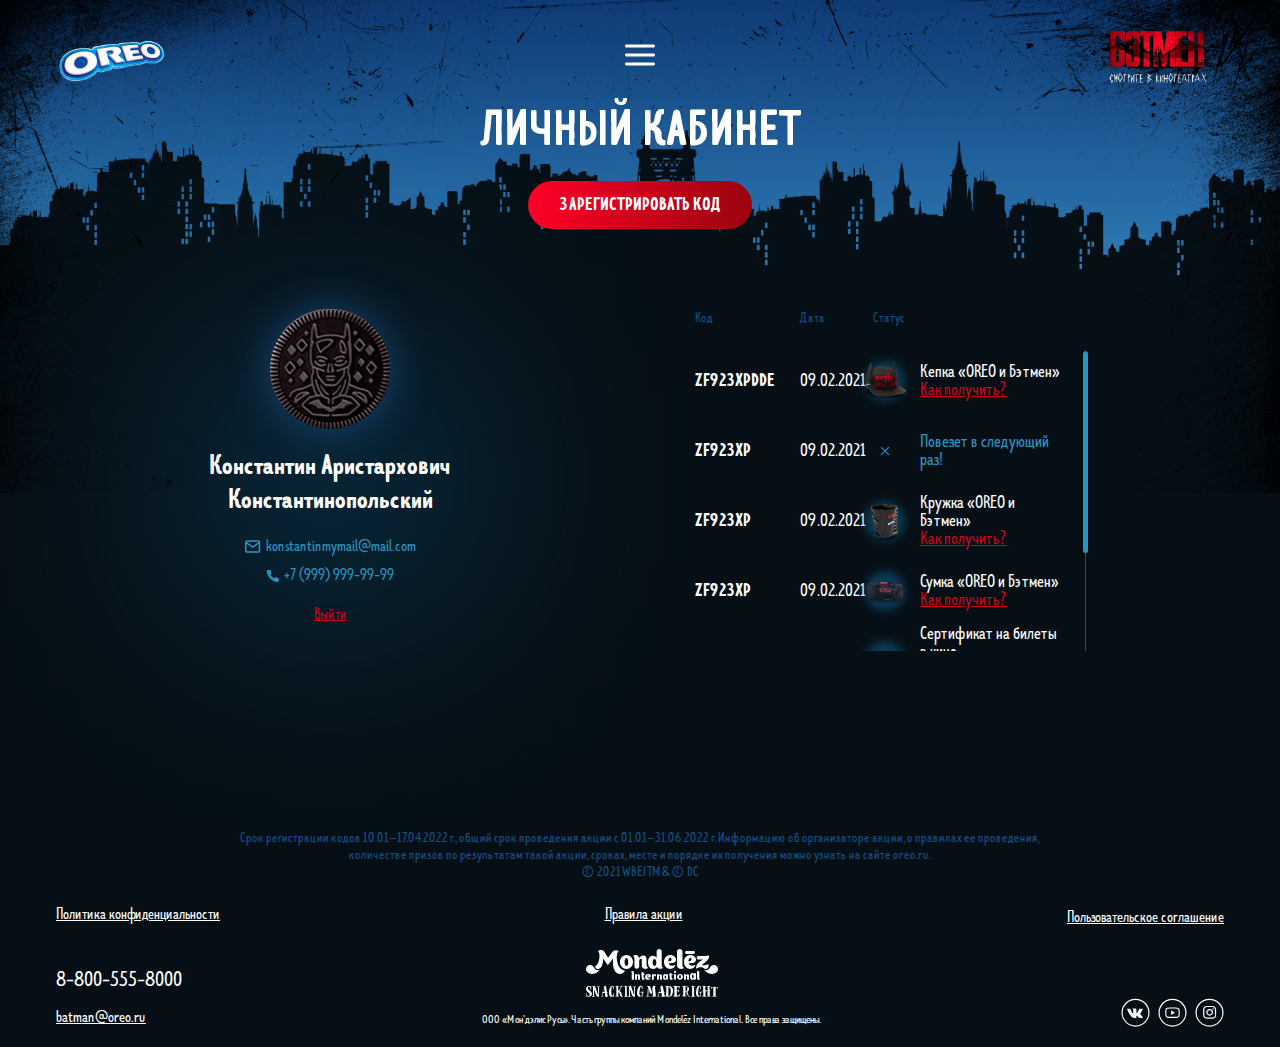
==== commit ed6f61ba: "code" ====
--- a/account.html
+++ b/account.html
@@ -161,6 +161,8 @@
                   </div>
                   <p class="code-item__text">
                     Сертификат на билеты в кино
+                    <br>
+                    <span>Ваш код: 7WBJHBBBIBHJ</span>
                     <br>
                     <a href="#" class="pop-op" data-popup="popup-get-prize">Как получить?</a>
                   </p>
@@ -346,7 +348,7 @@
       <img srcset="./assets/img/prizes/prize1.png 1x, ./assets/img/prizes/prize1@2x.png 1x" class="popup__img" alt="Prize">
       <!-- <img srcset="./assets/img/prizes/prize2.png 1x, ./assets/img/prizes/prize2@2x.png 1x" class="popup__img" alt="Prize">
       <img srcset="./assets/img/prizes/prize3.png 1x, ./assets/img/prizes/prize3@2x.png 1x" class="popup__img" alt="Prize">
-      <img srcset="./assets/img/prizes/prize4.png 1x, ./assets/img/prizes/prize4@2x.png 1x" class="popup__img" alt="Prize">
+      <img srcset="./assets/img/prizes/prize4-popup.png 1x, ./assets/img/prizes/prize4-popup@2x.png 1x" class="popup__img" alt="Prize">
       <img srcset="./assets/img/prizes/prize5.png 1x, ./assets/img/prizes/prize5@2x.png 1x" class="popup__img" alt="Prize"> -->
       <p class="popup__text text-secondary">
         Для получения приза, просим заполнить или подтвердить свои данные.
--- a/assets/css/all.css
+++ b/assets/css/all.css
@@ -780,6 +780,18 @@
   .header {
     height: 80px;
   }
+  .header::before {
+    content: '';
+    position: absolute;
+    top: 0;
+    left: 0;
+    right: 0;
+    width: 100%;
+    height: 100%;
+    margin: auto;
+    background: rgba(6, 15, 21, 0.8);
+    z-index: -1;
+  }
 }
 .header__logo {
   flex-shrink: 0;
@@ -809,6 +821,10 @@
 @media screen and (max-width: 1280px) {
   .header__btn-open-nav {
     display: block;
+    position: absolute;
+    top: 50%;
+    left: 50%;
+    transform: translateX(-50%) translateY(-50%);
   }
 }
 @media screen and (max-width: 768px) {
@@ -844,12 +860,17 @@
   right: 50px;
   background-color: transparent;
 }
-@media screen and (max-width: 768px) {
+@media screen and (max-width: 1280px) {
   .nav__btn-close-nav {
     right: auto;
-    top: 25px;
+    top: 40px;
     left: 50%;
     transform: translateX(-50%);
+  }
+}
+@media screen and (max-width: 768px) {
+  .nav__btn-close-nav {
+    top: 25px;
   }
 }
 .nav__btn-close-nav svg {
@@ -863,7 +884,7 @@
   top: 14px;
   left: 50px;
 }
-@media screen and (max-width: 768px) {
+@media screen and (max-width: 1280px) {
   .nav__logo {
     width: 120px;
     height: 50px;
@@ -1088,10 +1109,10 @@
 }
 
 .footer__text {
-  max-width: 940px;
+  max-width: 800px;
   margin: 0 auto;
   margin-bottom: 25px;
-  color: #fff;
+  color: #165186;
   font-size: 14px;
   text-align: center;
 }
@@ -1112,17 +1133,17 @@
 }
 @media screen and (max-width: 768px) {
   .footer__link-item:not(:last-child) {
-    margin-bottom: 15px;
+    margin-bottom: 12px;
   }
 }
 .footer__link {
   color: #fff;
-  font-size: 24px;
+  font-size: 16px;
   text-decoration: underline;
 }
 @media screen and (max-width: 768px) {
   .footer__link {
-    font-size: 14px;
+    font-size: 12px;
   }
 }
 .footer__link:hover {
@@ -1144,15 +1165,25 @@
   display: flex;
   flex-direction: column;
   flex-shrink: 0;
+  max-width: 282px;
 }
 @media screen and (max-width: 768px) {
   .footer__contacts {
-    position: absolute;
-    top: -70px;
-    right: 0;
+    align-items: center;
     margin-bottom: 20px;
-    align-items: flex-end;
-  }
+    text-align: center;
+  }
+}
+.footer__contact {
+  font-size: 16px;
+  line-height: 100%;
+  color: #fff;
+}
+.footer__contact:nth-child(1) {
+  margin-bottom: 10px;
+}
+.footer__contact a {
+  color: #2B95C2;
 }
 .footer__tel {
   margin-bottom: 15px;
@@ -1162,7 +1193,8 @@
 @media screen and (max-width: 768px) {
   .footer__tel {
     font-size: 17px;
-    margin-bottom: 10px;
+    margin-top: 5px;
+    margin-bottom: 0;
   }
 }
 .footer__mail {
@@ -1206,21 +1238,40 @@
   font-size: 12px;
   text-align: center;
 }
+@media screen and (max-width: 768px) {
+  .footer__rights-text {
+    font-size: 8px;
+  }
+}
+.footer__social-wrapper {
+  display: flex;
+  flex-direction: column;
+  align-items: flex-end;
+  max-width: 282px;
+  width: 100%;
+}
+@media screen and (max-width: 768px) {
+  .footer__social-wrapper {
+    position: absolute;
+    top: -105px;
+    right: 0;
+  }
+}
 .footer__social {
   flex-shrink: 0;
 }
 .footer .social {
   display: flex;
   align-items: center;
+  justify-content: flex-end;
 }
 .footer .social__item:not(:last-child) {
   margin-right: 8px;
 }
 @media screen and (max-width: 768px) {
   .footer__social {
-    position: absolute;
-    top: -110px;
-    right: 0;
+    order: -1;
+    margin-bottom: 15px;
   }
 }
 .footer .social__link {
@@ -1231,6 +1282,15 @@
 .footer .social__link svg {
   width: 100%;
   height: 100%;
+}
+.footer__tel-label {
+  font-size: 16px;
+  text-align: right;
+}
+@media screen and (max-width: 768px) {
+  .footer__tel-label {
+    font-size: 12px;
+  }
 }
 
 .titleH1,
--- a/assets/css/account.css
+++ b/assets/css/account.css
@@ -350,7 +350,7 @@
   width: 40px;
 }
 .content .user-codes__label-text {
-  width: 110px;
+  width: 140px;
 }
 .content .user-codes__list {
   height: 300px;
@@ -428,11 +428,11 @@
   flex-shrink: 0;
 }
 .content .user-codes .code-item__text {
-  width: 110px;
+  width: 140px;
   font-size: 18px;
   line-height: 1;
   margin-left: 15px;
-  margin-right: auto;
+  margin-right: 0;
 }
 @media screen and (max-width: 480px) {
   .content .user-codes .code-item__text {
@@ -445,6 +445,10 @@
 .content .user-codes .code-item__text a {
   color: #CD0319;
   text-decoration: underline;
+}
+
+.content .user-codes .code-item__text span {
+  color: #989898;
 }
 
 .select {
